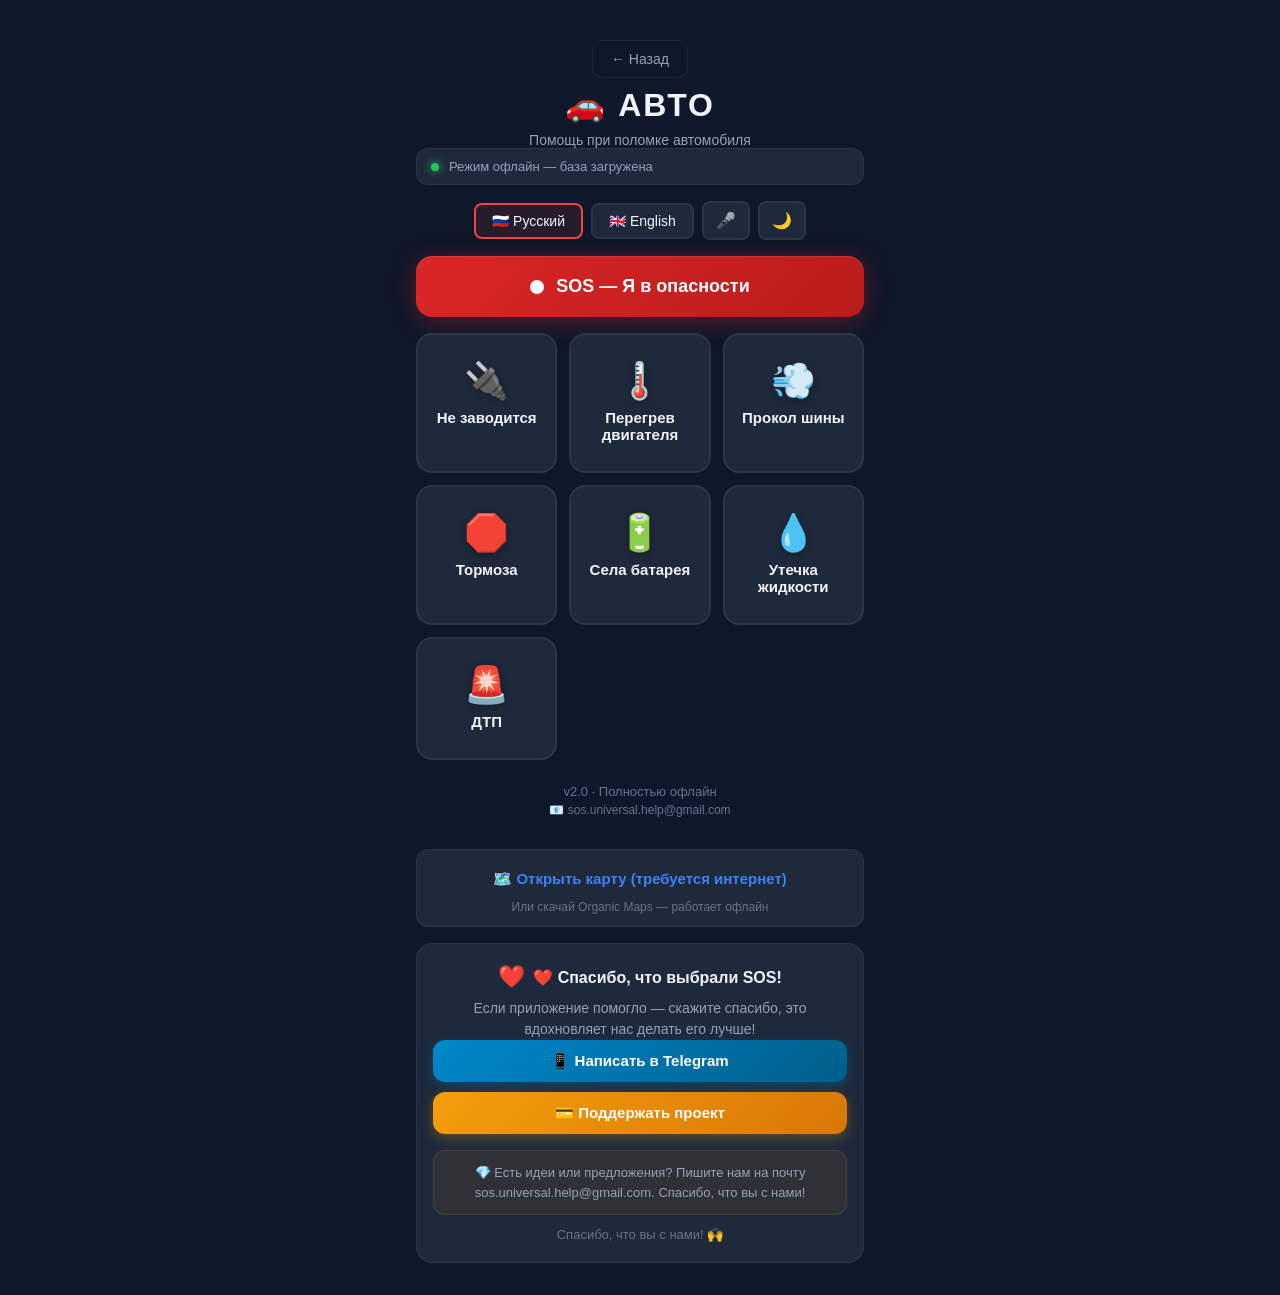
==== modules/auto/index.html @ ee04375d "fix: обновлены заголовки и подзаголовки модулей с уникальными data-i18n" ====
﻿<!DOCTYPE html>
<html lang="ru">
<head>
  <meta charset="UTF-8">
  <meta name="viewport" content="width=device-width, initial-scale=1.0, maximum-scale=1.0, user-scalable=no">
  <meta name="theme-color" content="#0f172a">
  <meta name="apple-mobile-web-app-capable" content="yes">
  <meta name="apple-mobile-web-app-status-bar-style" content="black-translucent">
  <title>SOS AUTO — Помощь при поломке автомобиля</title>
  
  <meta name="apple-mobile-web-app-title" content="SOS AUTO">
  
  <link rel="manifest" href="../../manifest.json">
  <link rel="apple-touch-icon" href="../../assets/icons/icon-192.png">
  <link rel="stylesheet" href="../../css/styles.css">
  <link rel="stylesheet" href="../../css/modules/auto.css">
</head>
<body data-module="auto">

  <div class="app">
    <!-- ЭКРАН 1: Главная (категории) -->
    <div class="screen active" id="screen-home">
      <!-- HEADER with back button -->
      <div class="header">
        <button class="back-btn home-back-btn" onclick="goBack()" data-i18n="back">← Назад</button>
        <h1 style="font-size:32px; letter-spacing:2px;">
          <span data-i18n="app_title_auto">🚗 AUTO</span>
        </h1>
        <p data-i18n="app_subtitle_auto">Помощь при поломке автомобиля</p>

      <div class="status-bar">
        <div class="dot"></div>
        <span data-i18n="status_online">Режим офлайн — база загружена</span>
      </div>

      <!-- Переключатель языка + тема + микрофон -->
      <div class="lang-switcher">
        <button class="lang-btn active" data-lang="ru" onclick="setLanguage('ru')">
          🇷🇺 Русский
        </button>
        <button class="lang-btn" data-lang="en" onclick="setLanguage('en')">
          🇬🇧 English
        </button>
        <button class="mic-btn" onclick="startVoiceInput()" title="Голосовой ввод">
          🎤
        </button>
        <button class="theme-btn" onclick="toggleTheme()" id="themeToggle">🌙</button>
      </div>

      <button class="sos-btn" onclick="showSOS()">
        <div class="pulse"></div>
        <span data-i18n="sos_button">SOS — Я в опасности</span>
      </button>

      <!-- Сетка 2×4 — 7 категорий проблем -->
      <div class="grid">
        <button class="cat-btn wont_start" onclick="startFlow('wont_start')">
          <span class="icon">🔌</span>
          <span class="label" data-i18n="cat_wont_start">Не заводится</span>
        </button>
        <button class="cat-btn overheating" onclick="startFlow('overheating')">
          <span class="icon">🌡️</span>
          <span class="label" data-i18n="cat_overheating">Перегрев</span>
        </button>
        <button class="cat-btn flat_tire" onclick="startFlow('flat_tire')">
          <span class="icon">💨</span>
          <span class="label" data-i18n="cat_flat_tire">Прокол шины</span>
        </button>
        <button class="cat-btn brakes" onclick="startFlow('brakes')">
          <span class="icon">🛑</span>
          <span class="label" data-i18n="cat_brakes">Проблемы с тормозами</span>
        </button>
        <button class="cat-btn battery" onclick="startFlow('battery')">
          <span class="icon">🔋</span>
          <span class="label" data-i18n="cat_battery">Села батарея</span>
        </button>
        <button class="cat-btn leak" onclick="startFlow('leak')">
          <span class="icon">💧</span>
          <span class="label" data-i18n="cat_leak">Утечка жидкости</span>
        </button>
        <button class="cat-btn dtp" onclick="startFlow('dtp')">
          <span class="icon">🚨</span>
          <span class="label" data-i18n="cat_dtp">ДТП / Авария</span>
        </button>
      </div>

      <!-- ФУТЕР -->
      <div class="footer">
        <span data-i18n="footer_text">v2.0 · Полностью офлайн</span>
        <span style="display:block; margin-top:4px; font-size:12px; color:var(--text3);">
          📧 <a href="mailto:sos.universal.help@gmail.com" style="color:var(--text3); text-decoration:none;" data-i18n="footer_email">sos.universal.help@gmail.com</a>
        </span>
      </div>

      <!-- Карта и поддержка -->
      <div class="map-link-block">
        <a href="https://www.openstreetmap.org/" target="_blank" class="map-link" data-i18n="map_link">
          🗺️ Открыть карту (требуется интернет)
        </a>
        <span class="map-hint" data-i18n="map_hint">Или скачай Organic Maps — работает офлайн</span>
      </div>

      <!-- БЛОК БЛАГОДАРНОСТИ -->
      <div class="support-block">
        <div class="support-header">
          <span class="support-heart">❤️</span>
          <span class="support-title" data-i18n="support_title">Спасибо, что выбрали SOS AUTO!</span>
        </div>
        <p class="support-desc" data-i18n="support_desc">
          Если приложение помогло — скажите спасибо, это вдохновляет нас делать его лучше!
        </p>
        <div class="support-buttons">
          <a href="https://t.me/sos_universal_bot" target="_blank" class="support-btn telegram" data-i18n="support_telegram">
            📱 Написать в Telegram
          </a>
          <a href="https://www.tinkoff.ru/rm/zima.token1/5z4YV31214" target="_blank" rel="noopener noreferrer" class="support-btn donate" data-i18n="support_donate">
            💳 Поддержать проект
          </a>
        </div>
        <div class="support-trust" data-i18n="support_trust">
          💎 Все средства идут на развитие проекта и помощь людям в экстренных ситуациях. Спасибо за доверие!
        </div>
        <div class="support-footer">
          <span data-i18n="support_footer">Спасибо, что вы с нами! 🙌</span>
        </div>
      </div>
    </div>

    <!-- ЭКРАН ВОПРОСОВ -->
    <div class="screen" id="screen-questions">
      <button class="back-btn" onclick="goHome()" data-i18n="back">← Назад</button>
      <div class="progress-bar">
        <div class="progress-fill" id="progress"></div>
      </div>
      <div id="question-container"></div>
      <button class="next-btn" id="next-btn" onclick="nextQuestion()" disabled data-i18n="next">Далее</button>
    </div>

    <!-- ЭКРАН РЕЗУЛЬТАТОВ -->
    <div class="screen" id="screen-results">
      <button class="back-btn" onclick="goHome()" data-i18n="back_home">← На главную</button>
      <div class="results-header">
        <div class="results-icon" id="result-icon">🚗</div>
        <h2 id="result-title">Результаты</h2>
        <p id="result-subtitle">Под вашу ситуацию</p>
      </div>
      <div id="results-container"></div>
      <button class="restart-btn" onclick="goHome()" data-i18n="restart">
        🔄 Новый запрос
      </button>
    </div>

    <!-- ЭКРАН SOS -->
    <div class="screen" id="screen-sos">
      <button class="back-btn" onclick="goHome()" data-i18n="back">← Назад</button>
      <div class="sos-card">
        <div class="sos-header">
          <div class="sos-icon">🚨</div>
          <h2 data-i18n="sos_title">Режим SOS</h2>
        </div>
        <p class="sos-desc" data-i18n="sos_desc">Ваши координаты сохранены. При появлении сигнала будет отправлено сообщение экстренным контактам.</p>
        <div class="gps-block">
          <div class="gps-label" data-i18n="sos_gps">📍 GPS-координаты (кэш)</div>
          <div class="gps-coords" id="gps-coords" data-i18n="sos_gps_detecting">Определение...</div>
          <div class="gps-time" id="gps-time">Обновлено: --:--</div>
        </div>
        <div class="contact-block">
          <div class="contact-title" data-i18n="sos_contact_title">📱 Экстренный контакт</div>
          <div class="contact-field">
            <label for="sos-phone" data-i18n="sos_phone_label">Телефон близкого человека *</label>
            <input type="tel" id="sos-phone" placeholder="+7 999 123 45 67" class="contact-input">
          </div>
          <div class="contact-field">
            <label for="sos-name" data-i18n="sos_name_label">Имя близкого человека (опционально)</label>
            <input type="text" id="sos-name" placeholder="Иван" class="contact-input">
          </div>
        </div>
        <button class="send-sos-btn" onclick="sendSOS()" data-i18n="sos_send_btn">
          🆘 ОТПРАВИТЬ SOS
        </button>
        <div class="signals-block">
          <div class="signals-title" data-i18n="sos_signals">📡 Сигналы для спасателей</div>
          <div class="signal-item" onclick="toggleSignal(this)">
            <div class="signal-check"></div>
            <span data-i18n="sos_signal_1">3 огня в треугольнике (международный сигнал бедствия)</span>
          </div>
          <div class="signal-item" onclick="toggleSignal(this)">
            <div class="signal-check"></div>
            <span data-i18n="sos_signal_2">Зеркало / блестящий предмет — отражать солнце</span>
          </div>
          <div class="signal-item" onclick="toggleSignal(this)">
            <div class="signal-check"></div>
            <span data-i18n="sos_signal_3">Громкие звуки — 3 удара, пауза, 3 удара</span>
          </div>
          <div class="signal-item" onclick="toggleSignal(this)">
            <div class="signal-check"></div>
            <span data-i18n="sos_signal_4">Буквы SOS на открытой местности (камни, ветки)</span>
          </div>
        </div>
        <button class="flashlight-btn" onclick="toggleFlashlight()" data-i18n="sos_flashlight">
          🔦 Фонарик (SOS-мигание)
        </button>
        <div class="psychology-block">
          <div class="psychology-title">🧠 Психология выживания</div>
          <div class="psychology-item">
            <span class="psychology-icon">🫁</span>
            <span data-i18n="psychology_breath">Дыши: 4 сек вдох, 4 пауза, 4 выдох</span>
          </div>
          <div class="psychology-item">
            <span class="psychology-icon">📝</span>
            <span data-i18n="psychology_plan">Планируй: разбей день на отрезки</span>
          </div>
          <div class="psychology-item">
            <span class="psychology-icon">🗣️</span>
            <span data-i18n="psychology_talk">Говори с собой вслух — это успокаивает</span>
          </div>
          <div class="psychology-item">
            <span class="psychology-icon">🎯</span>
            <span data-i18n="psychology_goals">Ставь маленькие цели: "собрать дрова на 2 часа"</span>
          </div>
        </div>
      </div>
    </div>

    <!-- ЭКРАН ДЕТАЛЕЙ -->
    <div class="screen" id="screen-detail">
      <button class="back-btn" onclick="showResultsBack()" data-i18n="back_results">← Назад к результатам</button>
      <div id="detail-container"></div>
    </div>
  </div>

  <div class="toast" id="toast"></div>

  <!-- ========================================== -->
  <!-- ПРАВИЛЬНЫЙ ПОРЯДОК ЗАГРУЗКИ СКРИПТОВ v4.0 -->
  <!-- ========================================== -->

  <!-- 1. ЛОКАЛИЗАЦИЯ (СНАЧАЛА!) -->
  <script src="../../core/locales.js"></script>

  <!-- 2. РЕЕСТР — ОБЯЗАТЕЛЬНО ПЕРЕД ДАННЫМИ! -->
  <script src="../../core/registry.js"></script>

  <!-- 3. ТЕМА И ГОЛОС -->
  <script src="../../core/theme.js"></script>
  <script src="../../core/voice.js"></script>

  <!-- 4. РУССКИЕ ДАННЫЕ (AUTO) -->
  <script src="data/wont_start.js"></script>
  <script src="data/overheating.js"></script>
  <script src="data/flat_tire.js"></script>
  <script src="data/brakes.js"></script>
  <script src="data/battery.js"></script>
  <script src="data/leak.js"></script>
  <script src="data/dtp.js"></script>

  <!-- 5. АНГЛИЙСКИЕ ДАННЫЕ (AUTO) -->
  <script src="data/en/wont_start-en.js"></script>
  <script src="data/en/overheating-en.js"></script>
  <script src="data/en/flat_tire-en.js"></script>
  <script src="data/en/brakes-en.js"></script>
  <script src="data/en/battery-en.js"></script>
  <script src="data/en/leak-en.js"></script>
  <script src="data/en/dtp-en.js"></script>

  <!-- 6. ИНИЦИАЛИЗАЦИЯ ЯЗЫКА (ПЕРЕД ДВИЖКОМ!) -->
  <script>
    window.currentLang = localStorage.getItem('language') || 'ru';
    console.log('🌍 Текущий язык инициализирован:', window.currentLang);
  </script>

  <!-- 7. ДВИЖОК (ПОСЛЕ ВСЕХ ДАННЫХ!) -->
  <script src="../../core/engine.js"></script>

  <!-- 8. ПРИЛОЖЕНИЕ (ПОСЛЕДНИМ!) -->
  <script src="../../core/app.js"></script>

  <script>
    // ==========================================
    // ГЛОБАЛЬНЫЕ ФУНКЦИИ ДЛЯ SOS UNIVERSAL
    // ==========================================

    // Функция возврата на главный экран
    function goBack() {
      window.location.href = '../../index.html';
    }

    // Функция переключения языка
    function setLanguage(lang) {
      const savedLang = localStorage.getItem('language') || 'ru';
      
      // Если язык изменился - перезагружаем страницу для корректной загрузки данных
      if (savedLang !== lang) {
        localStorage.setItem('language', lang);
        location.reload();
        return;
      }
      
      document.querySelectorAll('.lang-btn').forEach(btn => {
        btn.classList.toggle('active', btn.dataset.lang === lang);
      });
      
      // Обновляем текущий язык в движке
      if (typeof window.currentLang !== 'undefined') {
        window.currentLang = lang;
      }
      
      // Обновляем переводы
      updateTranslations(lang);
      
      // Перезагружаем данные
      if (typeof refreshDataRegistry === 'function') {
        refreshDataRegistry();
      }
    }

    // Функция обновления переводов
    function updateTranslations(lang) {
      const texts = typeof LOCALES !== 'undefined' ? (LOCALES[lang] || LOCALES.ru) : {};
      document.querySelectorAll('[data-i18n]').forEach(el => {
        const key = el.dataset.i18n;
        if (texts[key]) {
          el.textContent = texts[key];
        }
      });
    }

    // Функция голосового ввода (заглушка)
    function startVoiceInput() {
      alert('Голосовой ввод будет добавлен позже');
    }

    // Загрузка сохранённого языка и темы
    document.addEventListener('DOMContentLoaded', function() {
      const savedLang = localStorage.getItem('language') || 'ru';
      setLanguage(savedLang);
      
      // Загрузка темы
      if (typeof loadTheme === 'function') {
        loadTheme();
      }
    });
  </script>
</body>
</html>
---- css/styles.css ----
﻿/* ============================================
   SOS UNIVERSAL — Основные стили v4.1
   ============================================ */

:root {
  --bg: #0f172a;
  --card: #1e293b;
  --card-hover: #243447;
  --accent: #ef4444;
  --accent2: #f59e0b;
  --accent3: #22c55e;
  --water: #3b82f6;
  --fire: #f97316;
  --shelter: #10b981;
  --food: #84cc16;
  --med: #ec4899;
  --nav: #a855f7;
  --energy: #fbbf24;
  --text: #f1f5f9;
  --text2: #94a3b8;
  --text3: #64748b;
  --border: rgba(255, 255, 255, 0.06);
  --border-hover: rgba(255, 255, 255, 0.12);
  --shadow: 0 4px 20px rgba(0, 0, 0, 0.3);
  --radius: 16px;
}

[data-theme="light"] {
  --bg: #f1f5f9;
  --card: #ffffff;
  --card-hover: #f8fafc;
  --text: #0f172a;
  --text2: #475569;
  --text3: #64748b;
  --border: rgba(0, 0, 0, 0.08);
  --border-hover: rgba(0, 0, 0, 0.12);
  --shadow: 0 4px 20px rgba(0, 0, 0, 0.1);
}

/* ===== БАЗОВЫЕ СТИЛИ ===== */
* {
  box-sizing: border-box;
  -webkit-tap-highlight-color: transparent;
}

html, body {
  margin: 0;
  padding: 0;
  min-height: 100vh;
  background: var(--bg);
  color: var(--text);
  font-family: -apple-system, BlinkMacSystemFont, 'Segoe UI', Roboto, 'Helvetica Neue', Arial, sans-serif;
  overflow-x: hidden;
  -webkit-font-smoothing: antialiased;
  font-size: 16px;
  transition: background-color 0.3s ease, color 0.3s ease;
}

.app {
  max-width: 480px;
  margin: 0 auto;
  padding: 16px;
  min-height: 100vh;
  position: relative;
}

/* ===== APP LOGO ===== */
.app-logo {
  width: 64px;
  height: 64px;
  border-radius: 16px;
  margin-bottom: 8px;
  box-shadow: 0 4px 16px rgba(0, 0, 0, 0.2);
}

/* ===== SCROLLBAR ===== */
::-webkit-scrollbar { width: 6px; }
::-webkit-scrollbar-track { background: var(--bg); }
::-webkit-scrollbar-thumb { background: var(--text3); border-radius: 3px; }

/* ===== HEADER ===== */
.header {
  text-align: center;
  padding: 24px 0 16px;
}

.header h1 {
  font-size: 26px;
  margin: 0;
  font-weight: 800;
  letter-spacing: -0.5px;
  display: flex;
  align-items: center;
  justify-content: center;
  gap: 10px;
}

.sos-badge {
  background: var(--accent);
  color: white;
  padding: 4px 10px;
  border-radius: 6px;
  font-size: 13px;
  font-weight: 900;
  letter-spacing: 1px;
}

.header p {
  color: var(--text2);
  font-size: 14px;
  margin: 8px 0 0;
  font-weight: 400;
}

/* ===== STATUS BAR ===== */
.status-bar {
  display: flex;
  align-items: center;
  gap: 10px;
  font-size: 13px;
  color: var(--text2);
  margin-bottom: 16px;
  padding: 10px 14px;
  background: var(--card);
  border-radius: 12px;
  border: 1px solid var(--border);
}

.status-bar .dot {
  width: 8px;
  height: 8px;
  background: var(--accent3);
  border-radius: 50%;
  box-shadow: 0 0 8px var(--accent3);
  animation: dotPulse 2s infinite;
}

@keyframes dotPulse {
  0%, 100% { opacity: 1; }
  50% { opacity: 0.4; }
}

/* ===== SOS BUTTON ===== */
.sos-btn {
  background: linear-gradient(135deg, #dc2626, #b91c1c);
  border: none;
  border-radius: var(--radius);
  color: white;
  width: 100%;
  padding: 20px;
  font-size: 18px;
  font-weight: 700;
  cursor: pointer;
  margin: 0 0 16px;
  box-shadow: 0 4px 24px rgba(220, 38, 38, 0.35), inset 0 1px 0 rgba(255, 255, 255, 0.1);
  transition: all 0.2s ease;
  display: flex;
  align-items: center;
  justify-content: center;
  gap: 12px;
  position: relative;
  overflow: hidden;
}

.sos-btn::before {
  content: '';
  position: absolute;
  top: 0;
  left: -100%;
  width: 100%;
  height: 100%;
  background: linear-gradient(90deg, transparent, rgba(255, 255, 255, 0.1), transparent);
  transition: left 0.5s;
}

.sos-btn:hover::before { left: 100%; }
.sos-btn:active { transform: scale(0.97); }

.sos-btn .pulse {
  width: 14px;
  height: 14px;
  background: white;
  border-radius: 50%;
  animation: pulse 1.5s infinite ease-in-out;
}

@keyframes pulse {
  0%, 100% { opacity: 1; transform: scale(1); }
  50% { opacity: 0.5; transform: scale(1.4); }
}

/* ===== GRID (ГЛАВНАЯ) ===== */
.grid {
  display: grid;
  grid-template-columns: repeat(3, 1fr);
  gap: 12px;
}

@media (max-width: 480px) {
  .grid { grid-template-columns: repeat(3, 1fr); gap: 8px; }
}
@media (max-width: 360px) {
  .grid { grid-template-columns: repeat(2, 1fr); gap: 6px; }
}

.mod-btn {
  background: var(--card);
  border: 2px solid var(--border);
  border-radius: var(--radius);
  padding: 28px 12px;
  text-align: center;
  cursor: pointer;
  transition: all 0.25s ease;
  color: var(--text);
  display: flex;
  flex-direction: column;
  align-items: center;
  gap: 10px;
  position: relative;
  overflow: hidden;
}

.mod-btn::after {
  content: '';
  position: absolute;
  bottom: 0;
  left: 0;
  width: 100%;
  height: 3px;
  opacity: 0;
  transition: opacity 0.3s;
}

.mod-btn:hover {
  transform: translateY(-3px);
  border-color: var(--border-hover);
  box-shadow: var(--shadow);
}
.mod-btn:active { transform: translateY(-1px) scale(0.98); }

.mod-btn .icon { font-size: 36px; line-height: 1; filter: drop-shadow(0 2px 4px rgba(0,0,0,0.3)); }
.mod-btn .label { font-size: 15px; font-weight: 600; }

/* Цвета категорий модулей на главной */
.mod-btn.survival::after { background: var(--water); }
.mod-btn.auto::after { background: var(--fire); }
.mod-btn.lawyer::after { background: var(--shelter); }
.mod-btn.home::after { background: var(--food); }
.mod-btn.kids::after { background: var(--med); }
.mod-btn.animals::after { background: var(--nav); }
.mod-btn.travel::after { background: var(--accent2); }
.mod-btn.drone::after { background: #ea580c; }
.mod-btn.energy::after { background: var(--energy); }
.mod-btn.soon::after { background: var(--text3); }
.mod-btn:hover::after { opacity: 1; }

.mod-btn.survival:hover { border-color: rgba(59,130,246,0.4); background: rgba(59,130,246,0.06); }
.mod-btn.auto:hover { border-color: rgba(249,115,22,0.4); background: rgba(249,115,22,0.06); }
.mod-btn.lawyer:hover { border-color: rgba(16,185,129,0.4); background: rgba(16,185,129,0.06); }
.mod-btn.home:hover { border-color: rgba(132,204,22,0.4); background: rgba(132,204,22,0.06); }
.mod-btn.kids:hover { border-color: rgba(236,72,153,0.4); background: rgba(236,72,153,0.06); }
.mod-btn.animals:hover { border-color: rgba(168,85,247,0.4); background: rgba(168,85,247,0.06); }
.mod-btn.travel:hover { border-color: rgba(245,158,11,0.4); background: rgba(245,158,11,0.06); }
.mod-btn.drone:hover { border-color: rgba(234,88,12,0.4); background: rgba(234,88,12,0.06); }
.mod-btn.energy:hover { border-color: rgba(251,191,36,0.4); background: rgba(251,191,36,0.06); }
.mod-btn.soon:hover { border-color: rgba(100,116,139,0.4); background: rgba(100,116,139,0.06); }

/* ===== КНОПКИ КАТЕГОРИЙ В МОДУЛЯХ ===== */
.cat-btn {
  background: var(--card);
  border: 2px solid var(--border);
  border-radius: var(--radius);
  padding: 20px 12px;
  text-align: center;
  cursor: pointer;
  transition: all 0.25s ease;
  color: var(--text);
  display: flex;
  flex-direction: column;
  align-items: center;
  gap: 8px;
  width: 100%;
}

.cat-btn:hover {
  transform: translateY(-2px);
  border-color: var(--border-hover);
  box-shadow: var(--shadow);
}

.cat-btn .icon { font-size: 28px; }
.cat-btn .label { font-size: 13px; font-weight: 600; }

/* ===== LANGUAGE SWITCHER ===== */
.lang-switcher {
  display: flex;
  align-items: center;
  gap: 8px;
  margin-bottom: 16px;
  justify-content: center;
}

.lang-btn {
  background: var(--card);
  border: 2px solid var(--border);
  border-radius: 8px;
  padding: 8px 16px;
  font-size: 14px;
  cursor: pointer;
  transition: all 0.2s ease;
  color: var(--text);
}

.lang-btn.active {
  border-color: var(--accent);
  background: rgba(239, 68, 68, 0.1);
}
.lang-btn:hover { border-color: var(--border-hover); }

.theme-btn {
  background: var(--card);
  border: 2px solid var(--border);
  border-radius: 8px;
  padding: 8px 12px;
  font-size: 16px;
  cursor: pointer;
  transition: all 0.2s ease;
  color: var(--text);
}
.theme-btn:hover { border-color: var(--border-hover); }

/* ===== FOOTER ===== */
.footer {
  text-align: center;
  padding: 24px 0 16px;
  color: var(--text3);
  font-size: 13px;
}

/* ===== SCREENS ===== */
.screen {
  display: none;
  animation: fadeIn 0.35s cubic-bezier(0.4, 0, 0.2, 1);
}
.screen.active { display: block; }

@keyframes fadeIn {
  from { opacity: 0; transform: translateY(12px); }
  to { opacity: 1; transform: translateY(0); }
}

/* ===== BACK BUTTON ===== */
.back-btn {
  background: transparent;
  border: 1px solid var(--border);
  color: var(--text2);
  border-radius: 10px;
  padding: 10px 18px;
  cursor: pointer;
  font-size: 14px;
  margin-bottom: 16px;
  transition: all 0.2s;
  font-weight: 500;
  position: relative;
  z-index: 100;
  display: inline-block;
}

.back-btn:hover {
  border-color: var(--border-hover);
  color: var(--text);
  background: rgba(255, 255, 255, 0.03);
}
.back-btn:active { transform: scale(0.97); }

/* ===== PROGRESS BAR ===== */
.progress-bar {
  height: 4px;
  background: var(--border);
  border-radius: 2px;
  margin-bottom: 20px;
  overflow: hidden;
}

.progress-fill {
  height: 100%;
  background: linear-gradient(90deg, var(--water), #60a5fa);
  border-radius: 2px;
  transition: width 0.5s cubic-bezier(0.4, 0, 0.2, 1);
  box-shadow: 0 0 8px rgba(59, 130, 246, 0.3);
}

/* ===== QUESTION CARD ===== */
.question-card {
  background: var(--card);
  border-radius: var(--radius);
  padding: 24px 20px;
  border: 1px solid var(--border);
  margin-bottom: 16px;
}

.question-card h3 {
  margin: 0 0 20px;
  font-size: 20px;
  color: var(--text);
  font-weight: 700;
  line-height: 1.4;
}

.question-num {
  display: inline-block;
  background: var(--water);
  color: white;
  padding: 4px 10px;
  border-radius: 20px;
  font-size: 12px;
  font-weight: 700;
  margin-bottom: 12px;
}

/* ===== ПОДСКАЗКА ДЛЯ MULTI ===== */
.question-hint {
  margin: 0 0 14px 0;
  padding: 10px 14px;
  background: rgba(59, 130, 246, 0.12);
  border-left: 3px solid #3b82f6;
  border-radius: 0 8px 8px 0;
  color: #60a5fa;
  font-size: 14px;
  font-weight: 500;
  line-height: 1.4;
  display: flex;
  align-items: center;
  gap: 8px;
}

[data-theme="light"] .question-hint {
  background: rgba(59, 130, 246, 0.08);
  color: #2563eb;
}

/* ===== OPTIONS ===== */
.option {
  background: rgba(255, 255, 255, 0.02);
  border: 1.5px solid var(--border);
  border-radius: 12px;
  padding: 16px;
  margin-bottom: 10px;
  cursor: pointer;
  display: flex;
  align-items: center;
  gap: 14px;
  transition: all 0.2s ease;
  font-size: 16px;
  font-weight: 500;
  color: var(--text);
}

.option:hover {
  background: rgba(255, 255, 255, 0.04);
  border-color: var(--border-hover);
}

.option .check {
  width: 24px;
  height: 24px;
  border: 2px solid var(--text3);
  border-radius: 8px;
  flex-shrink: 0;
  display: flex;
  align-items: center;
  justify-content: center;
  font-size: 14px;
  transition: all 0.2s cubic-bezier(0.34, 1.56, 0.64, 1);
  color: transparent;
}

.option.multi .check { border-radius: 4px !important; }

.option.selected {
  background: rgba(59, 130, 246, 0.08);
  border-color: var(--water);
  color: var(--text);
}

.option.selected .check {
  background: var(--water);
  border-color: var(--water);
  color: white;
  box-shadow: 0 0 8px rgba(59, 130, 246, 0.4);
  transform: scale(1.1);
}

/* ===== NEXT BUTTON ===== */
.next-btn, .restart-btn {
  background: var(--water);
  border: none;
  border-radius: 14px;
  color: white;
  width: 100%;
  padding: 18px;
  font-size: 16px;
  font-weight: 700;
  cursor: pointer;
  margin-top: 8px;
  transition: all 0.2s ease;
  box-shadow: 0 4px 16px rgba(59, 130, 246, 0.3);
}

.next-btn:disabled {
  opacity: 0.35;
  cursor: not-allowed;
  box-shadow: none;
}

.next-btn:hover:not(:disabled) {
  transform: translateY(-1px);
  box-shadow: 0 6px 20px rgba(59, 130, 246, 0.4);
}
.next-btn:active:not(:disabled) { transform: scale(0.98); }

.restart-btn {
  background: var(--card);
  color: var(--text);
  border: 1px solid var(--border);
  box-shadow: none;
  margin-top: 16px;
}
.restart-btn:hover {
  border-color: var(--border-hover);
  background: var(--card-hover);
}

/* ===== RESULTS ===== */
.results-header {
  text-align: center;
  padding: 8px 0 20px;
}

.result-icon, #result-icon {
  font-size: 40px;
  margin-bottom: 8px;
}

.results-header h2 {
  margin: 0;
  font-size: 22px;
  font-weight: 700;
}
.results-header p {
  margin: 6px 0 0;
  color: var(--text2);
  font-size: 14px;
}

.result-card {
  background: var(--card);
  border-radius: var(--radius);
  padding: 20px;
  margin-bottom: 14px;
  border: 1px solid var(--border);
  border-left: 4px solid var(--water);
  cursor: pointer;
  transition: all 0.2s ease;
}

.result-card:hover {
  transform: translateX(4px);
  border-color: var(--border-hover);
}
.result-card:active { transform: translateX(2px) scale(0.99); }
.result-card.selected {
  border-left-color: var(--accent2);
  background: rgba(245, 158, 11, 0.05);
}

.result-card h4 {
  margin: 0 0 10px;
  font-size: 17px;
  font-weight: 700;
}
.result-card h3 {
  margin: 0 0 10px;
  font-size: 18px;
  font-weight: 700;
}
.result-card p {
  margin: 0;
  color: var(--text2);
  font-size: 15px;
  line-height: 1.6;
}
.result-card .meta {
  display: flex;
  gap: 10px;
  margin-top: 14px;
  font-size: 12px;
  color: var(--text3);
  flex-wrap: wrap;
}
.result-card .meta span {
  background: rgba(255, 255, 255, 0.04);
  padding: 5px 12px;
  border-radius: 20px;
  border: 1px solid var(--border);
}

/* ===== RESULT PREVIEW (for app.js) ===== */
.result-preview {
  display: flex;
  justify-content: space-between;
  align-items: center;
  margin-top: 12px;
  padding-top: 12px;
  border-top: 1px solid var(--border);
  color: var(--text3);
  font-size: 13px;
}
.result-preview .preview-label {
  display: flex;
  align-items: center;
  gap: 6px;
}
.result-preview .preview-arrow {
  font-size: 18px;
  color: var(--text2);
}

/* ===== NO RESULTS ===== */
.no-results {
  text-align: center;
  padding: 40px 20px;
  color: var(--text2);
}
.no-results p {
  font-size: 16px;
  margin-bottom: 8px;
}
.no-results .hint {
  font-size: 14px;
  color: var(--text3);
}

/* ===== BADGES — NAMESPACE ===== */
.badge.prio-fast { background: rgba(239, 68, 68, 0.12); color: #ef4444; }
.badge.prio-medium { background: rgba(245, 158, 11, 0.12); color: #f59e0b; }
.badge.prio-slow { background: rgba(16, 185, 129, 0.12); color: #10b981; }

.badge.rel-high { background: rgba(16, 185, 129, 0.12); color: #10b981; }
.badge.rel-medium { background: rgba(245, 158, 11, 0.12); color: #f59e0b; }
.badge.rel-low { background: rgba(239, 68, 68, 0.12); color: #ef4444; }

.badge.time { background: rgba(59, 130, 246, 0.12); color: #3b82f6; }
.badge.yield { background: rgba(16, 185, 129, 0.12); color: #10b981; }

/* ===== DETAIL VIEW ===== */
.detail-card {
  background: var(--card);
  border-radius: var(--radius);
  padding: 24px 20px;
  border: 1px solid var(--border);
  margin-bottom: 16px;
}

.detail-card h2 {
  margin: 0 0 16px;
  font-size: 22px;
  font-weight: 700;
}
.detail-card .detail-desc {
  color: var(--text2);
  font-size: 16px;
  line-height: 1.7;
  margin-bottom: 20px;
}

.detail-meta {
  display: flex;
  flex-wrap: wrap;
  gap: 8px;
  margin: 8px 0 16px;
}

/* ===== DETAIL TAGS ===== */
.detail-tags {
  display: flex;
  flex-wrap: wrap;
  gap: 6px;
  margin-top: 16px;
}
.detail-tags .tag {
  background: var(--border);
  color: var(--text2);
  padding: 4px 10px;
  border-radius: 20px;
  font-size: 11px;
  font-weight: 500;
}

/* ===== STEPS & WARNINGS ===== */
.steps-block, .warnings-block { margin-bottom: 20px; }
.steps-block h4, .warnings-block h4 {
  margin: 0 0 12px;
  font-size: 17px;
  font-weight: 700;
  text-transform: uppercase;
  letter-spacing: 0.5px;
  display: flex;
  align-items: center;
}
.steps-block h4 { color: #10b981 !important; }
.warnings-block h4 { color: #f59e0b !important; }

.step-item, .warning-item {
  display: flex;
  gap: 12px;
  margin-bottom: 12px;
  font-size: 15px;
  line-height: 1.6;
  color: var(--text);
}

.step-num {
  width: 28px;
  height: 28px;
  background: var(--water);
  color: white;
  border-radius: 50%;
  display: flex;
  align-items: center;
  justify-content: center;
  font-size: 12px;
  font-weight: 700;
  flex-shrink: 0;
}

.warning-item .warn-icon {
  width: 28px;
  height: 28px;
  background: rgba(239, 68, 68, 0.15);
  color: var(--accent);
  border-radius: 50%;
  display: flex;
  align-items: center;
  justify-content: center;
  font-size: 14px;
  flex-shrink: 0;
}

/* ===== SOS SCREEN ===== */
.sos-card {
  background: var(--card);
  border-radius: var(--radius);
  padding: 24px 20px;
  border: 1px solid var(--border);
}

.sos-header {
  text-align: center;
  margin-bottom: 20px;
}
.sos-icon { font-size: 48px; margin-bottom: 12px; }
.sos-header h2 { margin: 0; font-size: 22px; font-weight: 700; }
.sos-desc {
  color: var(--text2);
  font-size: 15px;
  line-height: 1.6;
  margin-bottom: 20px;
}

.gps-block, .contact-block, .signals-block {
  margin-bottom: 20px;
  padding: 16px;
  background: rgba(255, 255, 255, 0.02);
  border-radius: 12px;
  border: 1px solid var(--border);
}

.gps-label, .contact-title, .signals-title {
  font-weight: 600;
  font-size: 15px;
  margin-bottom: 8px;
  color: var(--text);
}

.gps-coords {
  font-size: 18px;
  font-weight: 700;
  color: var(--accent3);
  font-family: 'Courier New', monospace;
}
.gps-time {
  font-size: 13px;
  color: var(--text3);
  margin-top: 4px;
}

.signal-item {
  display: flex;
  align-items: center;
  gap: 12px;
  padding: 12px;
  margin-bottom: 8px;
  background: var(--card);
  border-radius: 10px;
  cursor: pointer;
  transition: all 0.2s;
  border: 1px solid transparent;
}

.signal-item:hover {
  background: var(--card-hover);
  border-color: var(--border);
}

.signal-check {
  width: 22px;
  height: 22px;
  border: 2px solid var(--text3);
  border-radius: 6px;
  display: flex;
  align-items: center;
  justify-content: center;
  font-size: 12px;
  transition: all 0.2s;
  flex-shrink: 0;
  color: transparent;
}

.signal-item.active .signal-check {
  background: var(--accent3);
  border-color: var(--accent3);
  color: white;
}

.signal-item.active {
  border-color: rgba(34, 197, 94, 0.2);
  background: rgba(34, 197, 94, 0.05);
}

.flashlight-btn {
  width: 100%;
  padding: 16px;
  background: var(--card);
  border: 2px solid var(--border);
  border-radius: 12px;
  color: var(--text);
  font-size: 16px;
  font-weight: 600;
  cursor: pointer;
  margin: 16px 0;
  transition: all 0.3s;
}

.flashlight-btn.on {
  background: var(--accent2);
  border-color: var(--accent2);
  color: #000;
  box-shadow: 0 0 20px rgba(245, 158, 11, 0.3);
}

.psychology-block {
  margin-top: 20px;
  padding: 16px;
  background: rgba(139, 92, 246, 0.06);
  border-radius: 12px;
  border: 1px solid rgba(139, 92, 246, 0.15);
}

.psychology-title {
  font-weight: 700;
  font-size: 16px;
  margin-bottom: 12px;
  color: var(--text);
}

.psychology-item {
  display: flex;
  align-items: center;
  gap: 10px;
  padding: 8px 0;
  font-size: 14px;
  color: var(--text2);
}
.psychology-icon { font-size: 18px; }

.contact-field { margin-bottom: 16px; }
.contact-field label {
  font-size: 14px;
  color: var(--text2);
  font-weight: 500;
  display: block;
  margin-bottom: 4px;
}

.contact-input {
  width: 100%;
  padding: 14px 16px;
  background: var(--bg);
  border: 1px solid var(--border);
  border-radius: 10px;
  color: var(--text);
  font-size: 16px;
  transition: all 0.2s;
}

.contact-input:focus {
  outline: none;
  border-color: var(--water);
  box-shadow: 0 0 0 3px rgba(59, 130, 246, 0.1);
}

.send-sos-btn {
  width: 100%;
  padding: 18px;
  background: linear-gradient(135deg, #dc2626, #b91c1c);
  border: none;
  border-radius: 14px;
  color: white;
  font-size: 17px;
  font-weight: 700;
  cursor: pointer;
  margin: 8px 0 20px;
  transition: all 0.2s;
  box-shadow: 0 4px 16px rgba(220, 38, 38, 0.3);
}

.send-sos-btn:hover {
  transform: translateY(-1px);
  box-shadow: 0 6px 20px rgba(220, 38, 38, 0.4);
}
.send-sos-btn:active { transform: scale(0.97); }

/* ===== MAP LINK ===== */
.map-link-block {
  text-align: center;
  margin-top: 16px;
  padding: 12px;
  background: var(--card);
  border-radius: 12px;
  border: 1px solid var(--border);
}

.map-link {
  display: inline-block;
  color: var(--water);
  text-decoration: none;
  font-weight: 600;
  font-size: 15px;
  padding: 8px 16px;
  border-radius: 8px;
  transition: all 0.2s;
}
.map-link:hover {
  background: rgba(59, 130, 246, 0.08);
  transform: translateY(-1px);
}
.map-hint {
  display: block;
  font-size: 12px;
  color: var(--text3);
  margin-top: 4px;
}

/* ===== SUPPORT BLOCK ===== */
.support-block {
  margin-top: 16px;
  padding: 20px 16px;
  background: var(--card);
  border-radius: var(--radius);
  border: 1px solid var(--border);
  text-align: center;
}

.support-header {
  display: flex;
  align-items: center;
  justify-content: center;
  gap: 8px;
  margin-bottom: 8px;
}
.support-heart {
  font-size: 22px;
  animation: heartBeat 2s infinite ease-in-out;
}

@keyframes heartBeat {
  0%, 100% { transform: scale(1); }
  15% { transform: scale(1.2); }
  30% { transform: scale(1); }
  45% { transform: scale(1.15); }
  60% { transform: scale(1); }
}

.support-title { font-size: 16px; font-weight: 700; color: var(--text); }
.support-desc {
  font-size: 14px;
  color: var(--text2);
  margin: 8px 0 16px;
  line-height: 1.5;
}

.support-buttons {
  display: flex;
  flex-direction: column;
  gap: 10px;
  margin-bottom: 16px;
}

.support-btn {
  display: flex;
  align-items: center;
  justify-content: center;
  gap: 8px;
  padding: 12px 20px;
  border-radius: 12px;
  font-size: 15px;
  font-weight: 600;
  text-decoration: none;
  transition: all 0.3s ease;
  border: none;
  cursor: pointer;
}

.support-btn.telegram {
  background: linear-gradient(135deg, #0088cc, #005f8a);
  color: white;
  box-shadow: 0 4px 12px rgba(0, 136, 204, 0.3);
}
.support-btn.telegram:hover {
  transform: translateY(-2px);
  box-shadow: 0 6px 20px rgba(0, 136, 204, 0.4);
}

.support-btn.donate {
  background: linear-gradient(135deg, #f59e0b, #d97706);
  color: white;
  box-shadow: 0 4px 12px rgba(245, 158, 11, 0.3);
}
.support-btn.donate:hover {
  transform: translateY(-2px);
  box-shadow: 0 6px 20px rgba(245, 158, 11, 0.4);
}

.support-trust {
  margin-top: 16px;
  padding: 12px 16px;
  background: rgba(245, 158, 11, 0.08);
  border: 1px solid rgba(245, 158, 11, 0.15);
  border-radius: 12px;
  font-size: 13px;
  color: var(--text2);
  line-height: 1.5;
}
.support-footer {
  margin-top: 12px;
  font-size: 13px;
  color: var(--text3);
}

/* ===== TOAST ===== */
.toast {
  position: fixed;
  bottom: 24px;
  left: 50%;
  transform: translateX(-50%);
  background: var(--card);
  border: 1px solid var(--border);
  color: var(--text);
  padding: 14px 28px;
  border-radius: 12px;
  font-size: 14px;
  display: none;
  z-index: 100;
  box-shadow: var(--shadow);
  font-weight: 500;
  max-width: 90%;
  text-align: center;
}

/* ===== RESPONSIVE ===== */
@media (max-width: 480px) {
  .app { padding: 12px; }
  .header h1 { font-size: 22px; }
  .mod-btn { padding: 22px 8px; }
  .mod-btn .icon { font-size: 30px; }
  .mod-btn .label { font-size: 13px; }
  .sos-btn { font-size: 16px; padding: 16px; }
  .question-card h3 { font-size: 18px; }
  .option { font-size: 15px; padding: 14px; }
  .result-card h4 { font-size: 16px; }
  .result-card p { font-size: 14px; }
  .step-item, .warning-item { font-size: 14px; }
  .detail-card .detail-desc { font-size: 15px; }
  .detail-card h2 { font-size: 19px; }
  .support-title { font-size: 14px; }
  .support-desc { font-size: 13px; }
  .support-btn { font-size: 14px; padding: 10px 16px; }
  .question-hint { font-size: 13px; padding: 8px 12px; }
}

@media (max-width: 360px) {
  .app { padding: 8px; }
  .header h1 { font-size: 18px; }
  .mod-btn { padding: 16px 6px; }
  .mod-btn .icon { font-size: 24px; }
  .mod-btn .label { font-size: 11px; }
  .sos-btn { font-size: 14px; padding: 12px; }
  .grid { gap: 8px; }
  .question-card h3 { font-size: 16px; }
  .option { font-size: 14px; padding: 12px; }
  .result-card h4 { font-size: 14px; }
  .result-card p { font-size: 13px; }
  .step-item, .warning-item { font-size: 13px; }
  .detail-card .detail-desc { font-size: 14px; }
  .detail-card h2 { font-size: 17px; }
  .support-title { font-size: 13px; }
  .support-btn { font-size: 13px; padding: 8px 12px; }
}
---- css/modules/auto.css ----
﻿/* ===== MODULE: AUTO ===== */
:root {
  --auto-primary: #ef4444;
  --auto-secondary: #f87171;
  --auto-accent: #f97316;
  --auto-bg: rgba(239, 68, 68, 0.08);
}

[data-theme="dark"] {
  --auto-primary: #ef4444;
  --auto-secondary: #f87171;
  --auto-bg: rgba(239, 68, 68, 0.15);
}

/* ===== BACK BUTTON ===== */
.back-btn {
  background: transparent; 
  border: 1px solid var(--border); 
  color: var(--text2);
  border-radius: 10px; 
  padding: 10px 18px; 
  cursor: pointer; 
  font-size: 14px;
  margin-bottom: 16px;
  transition: all 0.2s;
  font-weight: 500;
  position: relative;
  z-index: 100;
  display: inline-block;
}

/* Home screen back button - less margin */
#screen-home .back-btn {
  margin-bottom: 8px;
}

.header {
  position: relative;
}

.back-btn:hover { 
  border-color: var(--border-hover); 
  color: var(--text);
  background: rgba(255,255,255,0.03);
}

.back-btn:active { transform: scale(0.97); }

/* ===== PROGRESS BAR ===== */
.progress-bar { 
  height: 4px; 
  background: var(--border); 
  border-radius: 2px; 
  margin-bottom: 20px; 
  overflow: hidden; 
}

.progress, .progress-fill { 
  height: 100%; 
  background: linear-gradient(90deg, var(--auto-primary), var(--auto-secondary)); 
  border-radius: 2px; 
  transition: width 0.5s cubic-bezier(0.4, 0, 0.2, 1);
  box-shadow: 0 0 8px rgba(239,68,68,0.3);
  width: 0%;
}

/* ===== QUESTION CARD ===== */
.question-card {
  background: var(--card); 
  border-radius: 16px; 
  padding: 24px 20px;
  border: 1px solid var(--border);
  margin-bottom: 16px;
}

.question-card h3 { 
  margin: 0 0 20px; 
  font-size: 20px;
  color: var(--text);
  font-weight: 700;
  line-height: 1.4;
}

.question-num {
  display: inline-block;
  background: var(--auto-primary);
  color: white;
  padding: 4px 10px;
  border-radius: 20px;
  font-size: 12px;
  font-weight: 700;
  margin-bottom: 12px;
}

.option {
  background: rgba(255,255,255,0.02); 
  border: 1.5px solid var(--border);
  border-radius: 12px; 
  padding: 16px; 
  margin-bottom: 10px; 
  cursor: pointer;
  display: flex; 
  align-items: center; 
  gap: 14px; 
  transition: all 0.2s ease; 
  font-size: 16px;
  font-weight: 500;
  color: var(--text);
}

.option:hover { 
  background: rgba(255,255,255,0.04); 
  border-color: var(--border-hover);
}

.option .check { 
  width: 24px; 
  height: 24px; 
  border: 2px solid var(--text3); 
  border-radius: 8px; 
  flex-shrink: 0; 
  display: flex; 
  align-items: center; 
  justify-content: center; 
  font-size: 14px;
  transition: all 0.2s;
  color: transparent;
}

.option.multi .check { 
  border-radius: 50%; 
}

.option.selected { 
  background: var(--auto-bg); 
  border-color: var(--auto-primary);
  color: var(--auto-primary);
}

.option.selected .check { 
  background: var(--auto-primary); 
  border-color: var(--auto-primary); 
  color: white;
  box-shadow: 0 0 8px rgba(239,68,68,0.4);
}

/* ===== NEXT BUTTON ===== */
.next-btn, .restart-btn {
  background: var(--auto-primary); 
  border: none; 
  border-radius: 14px; 
  color: white;
  width: 100%; 
  padding: 18px; 
  font-size: 16px;
  font-weight: 700;
  cursor: pointer;
  margin-top: 8px; 
  transition: all 0.2s ease;
  box-shadow: 0 4px 16px rgba(239,68,68,0.3);
}

.next-btn:disabled { 
  opacity: 0.35; 
  cursor: not-allowed;
  box-shadow: none;
}

.next-btn:hover:not(:disabled) { 
  transform: translateY(-1px);
  box-shadow: 0 6px 20px rgba(239,68,68,0.4);
}

.next-btn:active:not(:disabled) { transform: scale(0.98); }

.restart-btn {
  background: var(--card);
  color: var(--text);
  border: 1px solid var(--border);
  box-shadow: none;
  margin-top: 16px;
}

.restart-btn:hover {
  border-color: var(--border-hover);
  background: var(--card-hover);
}

/* ===== RESULTS ===== */
.results-header {
  text-align: center;
  padding: 8px 0 20px;
}

.result-icon {
  font-size: 40px;
  margin-bottom: 8px;
}

.results-header h2 {
  margin: 0;
  font-size: 22px;
  font-weight: 700;
}

.results-header p {
  margin: 6px 0 0;
  color: var(--text2);
  font-size: 14px;
}

.result-card {
  background: var(--card); 
  border-radius: 16px; 
  padding: 20px; 
  margin-bottom: 14px;
  border-left: 4px solid var(--auto-primary);
  border: 1px solid var(--border);
  border-left-width: 4px;
  cursor: pointer;
  transition: all 0.2s ease;
}

.result-card:hover {
  transform: translateX(4px);
  border-color: var(--border-hover);
  border-left-color: var(--auto-primary);
}

.result-card:active {
  transform: translateX(2px) scale(0.99);
}

.result-card.selected {
  border-left-color: var(--accent2);
  background: rgba(245,158,11,0.05);
}

.result-card h4 { 
  margin: 0 0 10px; 
  font-size: 17px;
  font-weight: 700;
}

.result-card h3 {
  margin: 0 0 10px;
  font-size: 18px;
  font-weight: 700;
}

.result-card p { 
  margin: 0; 
  color: var(--text2); 
  font-size: 15px;
  line-height: 1.6;
}

.result-card p.desc {
  font-size: 16px;
  margin-bottom: 12px;
}

.result-card .meta { 
  display: flex; 
  gap: 10px; 
  margin-top: 14px; 
  font-size: 12px;
  color: var(--text3);
  flex-wrap: wrap;
}

.result-card .meta span { 
  background: rgba(255,255,255,0.04); 
  padding: 5px 12px; 
  border-radius: 20px;
  border: 1px solid var(--border);
}

/* Additional result card styles for description */
.result-card .desc {
  color: var(--text2);
  font-size: 16px;
  line-height: 1.6;
  margin-bottom: 12px;
}

/* ===== RESPONSIVE STYLES ===== */
@media (max-width: 480px) {
  .result-card h4 { font-size: 16px; }
  .result-card p { font-size: 14px; }
  .step-item, .warning-item { font-size: 14px; }
  .detail-card .detail-desc { font-size: 15px; }
  .detail-card h2 { font-size: 19px; }
}

@media (max-width: 360px) {
  .result-card h4 { font-size: 14px; }
  .result-card p { font-size: 13px; }
  .step-item, .warning-item { font-size: 13px; }
  .detail-card .detail-desc { font-size: 14px; }
  .detail-card h2 { font-size: 17px; }
}

.badge { 
  display: inline-block; 
  padding: 4px 10px; 
  border-radius: 20px; 
  font-size: 11px;
  font-weight: 700;
  margin-right: 6px;
  margin-bottom: 4px;
}

.badge.fast { background: rgba(239,68,68,0.12); color: var(--auto-primary); }
.badge.medium { background: rgba(245,158,11,0.12); color: #f59e0b; }
.badge.slow { background: rgba(16,185,129,0.12); color: #10b981; }
.badge.high { background: rgba(16,185,129,0.12); color: #10b981; }
.badge.low { background: rgba(239,68,68,0.12); color: var(--auto-primary); }
.badge.medium-rel { background: rgba(245,158,11,0.12); color: #f59e0b; }

/* ===== DETAIL VIEW ===== */
.detail-card {
  background: var(--card);
  border-radius: 16px;
  padding: 24px 20px;
  border: 1px solid var(--border);
  margin-bottom: 16px;
  margin-top: 0;
}

.detail-card h2 {
  margin: 0 0 16px;
  font-size: 22px;
  font-weight: 700;
}

.detail-card .detail-desc {
  color: var(--text2);
  font-size: 16px;
  line-height: 1.7;
  margin-bottom: 20px;
}

/* ===== STEPS AND WARNINGS BLOCKS ===== */
.steps-block, .warnings-block {
  margin-bottom: 20px;
}

.steps-block h4, .warnings-block h4 {
  margin: 0 0 12px;
  font-size: 17px;
  font-weight: 700;
  text-transform: uppercase;
  letter-spacing: 0.5px;
}

/* 📋 Шаги выполнения — зелёный (хорошо читается в обеих темах) */
.steps-block h4 {
  color: #10b981 !important;
}

/* ⚠️ Важные предупреждения — золотой (хорошо читается в обеих темах) */
.warnings-block h4 {
  color: #f59e0b !important;
}

.step-item, .warning-item {
  display: flex;
  gap: 12px;
  margin-bottom: 12px;
  font-size: 15px;
  line-height: 1.6;
  color: var(--text);
}

.step-num {
  width: 28px;
  height: 28px;
  background: var(--auto-primary);
  color: white;
  border-radius: 50%;
  display: flex;
  align-items: center;
  justify-content: center;
  font-size: 12px;
  font-weight: 700;
  flex-shrink: 0;
}

.warning-item .warn-icon {
  width: 28px;
  height: 28px;
  background: rgba(239,68,68,0.15);
  color: var(--auto-accent);
  border-radius: 50%;
  display: flex;
  align-items: center;
  justify-content: center;
  font-size: 14px;
  flex-shrink: 0;
}

/* ===== DETAIL SECTIONS (for alternative HTML structure) ===== */
.detail-card .detail-section {
  margin-bottom: 20px;
}

.detail-card .detail-section h3 {
  margin: 0 0 12px;
  font-size: 16px;
  font-weight: 700;
  color: var(--text);
}

.detail-card .detail-section ul {
  margin: 0;
  padding-left: 20px;
  color: var(--text2);
  font-size: 15px;
  line-height: 1.6;
}

.detail-card .detail-section li {
  margin-bottom: 8px;
}

/* ===== META INFO ===== */
.meta-info {
  display: flex;
  gap: 10px;
  margin-top: 16px;
  font-size: 12px;
  color: var(--text3);
  flex-wrap: wrap;
}

.meta-info span {
  background: rgba(255,255,255,0.04);
  padding: 5px 12px;
  border-radius: 20px;
  border: 1px solid var(--border);
}

/* ===== SOS SCREEN ===== */
.sos-card {
  background: var(--card);
  border-radius: 16px;
  padding: 24px 20px;
  border: 1px solid var(--border);
}

.sos-header {
  text-align: center;
  margin-bottom: 20px;
}

.sos-icon {
  font-size: 48px;
  margin-bottom: 12px;
}

.sos-header h2 {
  margin: 0;
  font-size: 22px;
  font-weight: 700;
}

.sos-desc {
  color: var(--text2);
  font-size: 15px;
  line-height: 1.6;
  margin-bottom: 20px;
}

.gps-block {
  background: rgba(255,255,255,0.02);
  border-radius: 12px;
  padding: 16px;
  margin-bottom: 20px;
  border: 1px solid var(--border);
}

.gps-label {
  font-size: 13px;
  color: var(--text3);
  margin-bottom: 8px;
}

.gps-coords {
  font-size: 18px;
  font-weight: 700;
  color: var(--text);
  margin-bottom: 4px;
}

.gps-time {
  font-size: 12px;
  color: var(--text3);
}

.contact-block {
  margin-bottom: 20px;
}

.contact-title {
  font-size: 15px;
  font-weight: 600;
  color: var(--text);
  margin-bottom: 12px;
}

.contact-field {
  margin-bottom: 12px;
}

.contact-field label {
  display: block;
  font-size: 13px;
  color: var(--text2);
  margin-bottom: 6px;
}

.contact-input {
  width: 100%;
  background: rgba(255,255,255,0.02);
  border: 1px solid var(--border);
  border-radius: 10px;
  padding: 12px 14px;
  font-size: 16px;
  color: var(--text);
  transition: all 0.2s;
}

.contact-input:focus {
  outline: none;
  border-color: var(--auto-primary);
  background: rgba(255,255,255,0.04);
}

.send-sos-btn {
  background: linear-gradient(135deg, #dc2626, #b91c1c);
  border: none;
  border-radius: 14px;
  color: white;
  width: 100%;
  padding: 18px;
  font-size: 16px;
  font-weight: 700;
  cursor: pointer;
  margin-bottom: 20px;
  box-shadow: 0 4px 16px rgba(220,38,38,0.3);
  transition: all 0.2s;
}

.send-sos-btn:hover {
  transform: translateY(-1px);
  box-shadow: 0 6px 20px rgba(220,38,38,0.4);
}

.send-sos-btn:active {
  transform: scale(0.98);
}

.signals-block {
  margin-top: 20px;
}

.signals-title {
  font-size: 15px;
  font-weight: 600;
  color: var(--text);
  margin-bottom: 12px;
}

.signal-item {
  display: flex;
  align-items: center;
  gap: 12px;
  padding: 12px 14px;
  background: rgba(255,255,255,0.02);
  border: 1px solid var(--border);
  border-radius: 10px;
  margin-bottom: 8px;
  cursor: pointer;
  transition: all 0.2s;
  font-size: 14px;
  color: var(--text2);
}

.signal-item:hover {
  background: rgba(255,255,255,0.04);
  border-color: var(--border-hover);
}

.signal-item.active {
  background: rgba(16,185,129,0.08);
  border-color: var(--shelter);
}

.signal-check {
  width: 20px;
  height: 20px;
  border: 2px solid var(--text3);
  border-radius: 50%;
  display: flex;
  align-items: center;
  justify-content: center;
  font-size: 12px;
  color: transparent;
  flex-shrink: 0;
}

.signal-item.active .signal-check {
  background: var(--shelter);
  border-color: var(--shelter);
  color: white;
}

.flashlight-btn {
  background: var(--card);
  border: 1px solid var(--border);
  border-radius: 10px;
  padding: 12px 16px;
  font-size: 14px;
  color: var(--text);
  cursor: pointer;
  transition: all 0.2s;
  margin-top: 12px;
  width: 100%;
}

.flashlight-btn:hover {
  border-color: var(--border-hover);
  background: var(--card-hover);
}

.flashlight-btn.on {
  background: rgba(245,158,11,0.1);
  border-color: var(--accent2);
  color: var(--accent2);
}

/* ===== TOAST ===== */
.toast {
  position: fixed;
  bottom: 24px;
  left: 50%;
  transform: translateX(-50%);
  background: var(--card);
  border: 1px solid var(--border);
  border-radius: 12px;
  padding: 12px 20px;
  font-size: 14px;
  color: var(--text);
  box-shadow: var(--shadow);
  z-index: 1000;
  display: none;
  animation: toastIn 0.3s ease;
}

@keyframes toastIn {
  from {
    opacity: 0;
    transform: translateX(-50%) translateY(10px);
  }
  to {
    opacity: 1;
    transform: translateX(-50%) translateY(0);
  }
}

/* ===== SCREEN ===== */
.screen {
  display: none;
}

.screen.active {
  display: block;
}

/* Detail screen specific styling to prevent overlap with back button */
#screen-details {
  padding-top: 0;
}

#screen-details .back-btn {
  margin-bottom: 20px;
}

#details-container {
  margin-top: 0;
}

/* ===== CATEGORY BUTTONS ===== */
.cat-btn {
  background: var(--card); 
  border: 2px solid var(--border); 
  border-radius: 16px;
  padding: 28px 12px; 
  text-align: center; 
  cursor: pointer; 
  transition: all 0.25s ease;
  color: var(--text);
  display: flex;
  flex-direction: column;
  align-items: center;
  gap: 10px;
  position: relative;
  overflow: hidden;
}

.cat-btn::after {
  content: '';
  position: absolute;
  bottom: 0; left: 0;
  width: 100%; height: 3px;
  opacity: 0;
  transition: opacity 0.3s;
}

.cat-btn:hover { 
  transform: translateY(-3px); 
  border-color: var(--border-hover);
  box-shadow: var(--shadow);
}

.cat-btn:active { transform: translateY(-1px) scale(0.98); }

.cat-btn .icon { 
  font-size: 36px;
  line-height: 1;
  filter: drop-shadow(0 2px 4px rgba(0,0,0,0.3));
}

.cat-btn .label {
  font-size: 15px;
  font-weight: 600;
}

.cat-btn.water::after { background: var(--water); }
.cat-btn.fire::after { background: var(--fire); }
.cat-btn.shelter::after { background: var(--shelter); }
.cat-btn.food::after { background: var(--food); }
.cat-btn.med::after { background: var(--med); }
.cat-btn.nav::after { background: var(--nav); }
.cat-btn.radio::after { background: var(--accent2); }
.cat-btn.kit::after { background: var(--accent3); }

.cat-btn:hover::after { opacity: 1; }

.cat-btn.water:hover { border-color: rgba(59,130,246,0.4); background: rgba(59,130,246,0.06); }
.cat-btn.fire:hover { border-color: rgba(249,115,22,0.4); background: rgba(249,115,22,0.06); }
.cat-btn.shelter:hover { border-color: rgba(16,185,129,0.4); background: rgba(16,185,129,0.06); }
.cat-btn.food:hover { border-color: rgba(132,204,22,0.4); background: rgba(132,204,22,0.06); }
.cat-btn.med:hover { border-color: rgba(236,72,153,0.4); background: rgba(236,72,153,0.06); }
.cat-btn.nav:hover { border-color: rgba(168,85,247,0.4); background: rgba(168,85,247,0.06); }
.cat-btn.radio:hover { border-color: rgba(245,158,11,0.4); background: rgba(245,158,11,0.06); }
.cat-btn.kit:hover { border-color: rgba(34,197,94,0.4); background: rgba(34,197,94,0.06); }

/* ===== MICROPHONE BUTTON ===== */
.mic-btn {
  background: var(--card);
  border: 2px solid var(--border);
  border-radius: 8px;
  padding: 8px 12px;
  font-size: 16px;
  cursor: pointer;
  transition: all 0.2s ease;
  color: var(--text);
}

.mic-btn:hover {
  border-color: var(--border-hover);
}
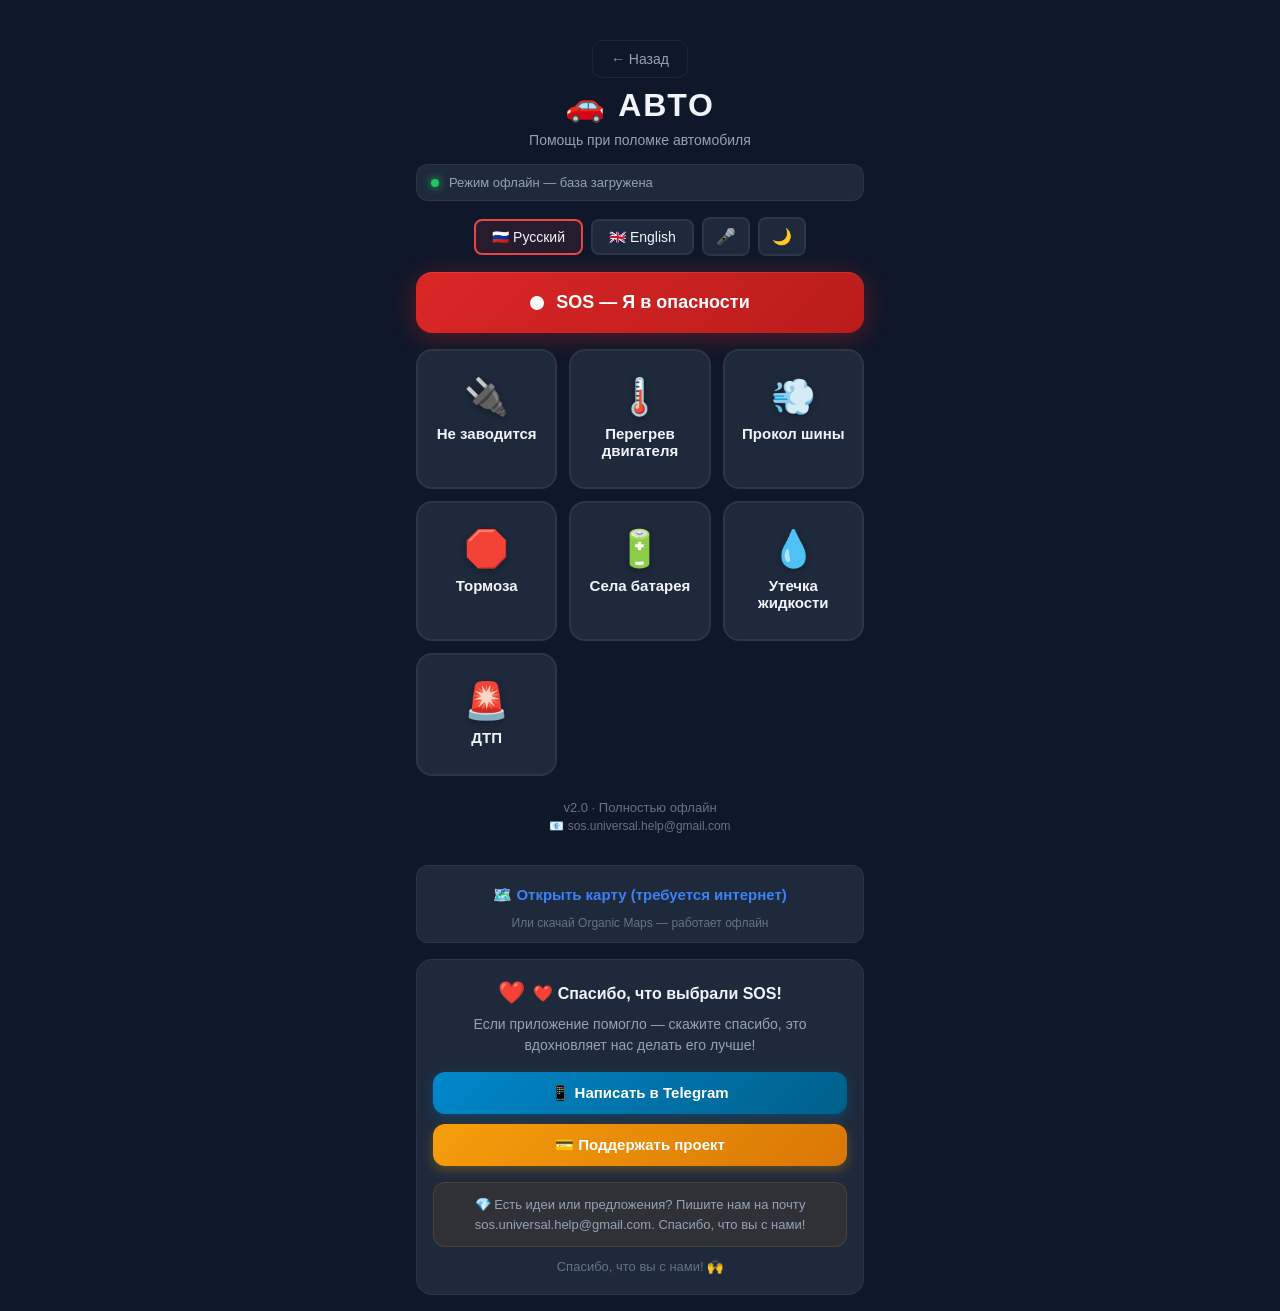
==== commit 98f640dd: "fix: добавлен закрывающий </div> в header всех модулей" ====
--- a/modules/auto/index.html
+++ b/modules/auto/index.html
@@ -27,7 +27,8 @@
           <span data-i18n="app_title_auto">🚗 AUTO</span>
         </h1>
         <p data-i18n="app_subtitle_auto">Помощь при поломке автомобиля</p>
-
+      </div> 
+      
       <div class="status-bar">
         <div class="dot"></div>
         <span data-i18n="status_online">Режим офлайн — база загружена</span>
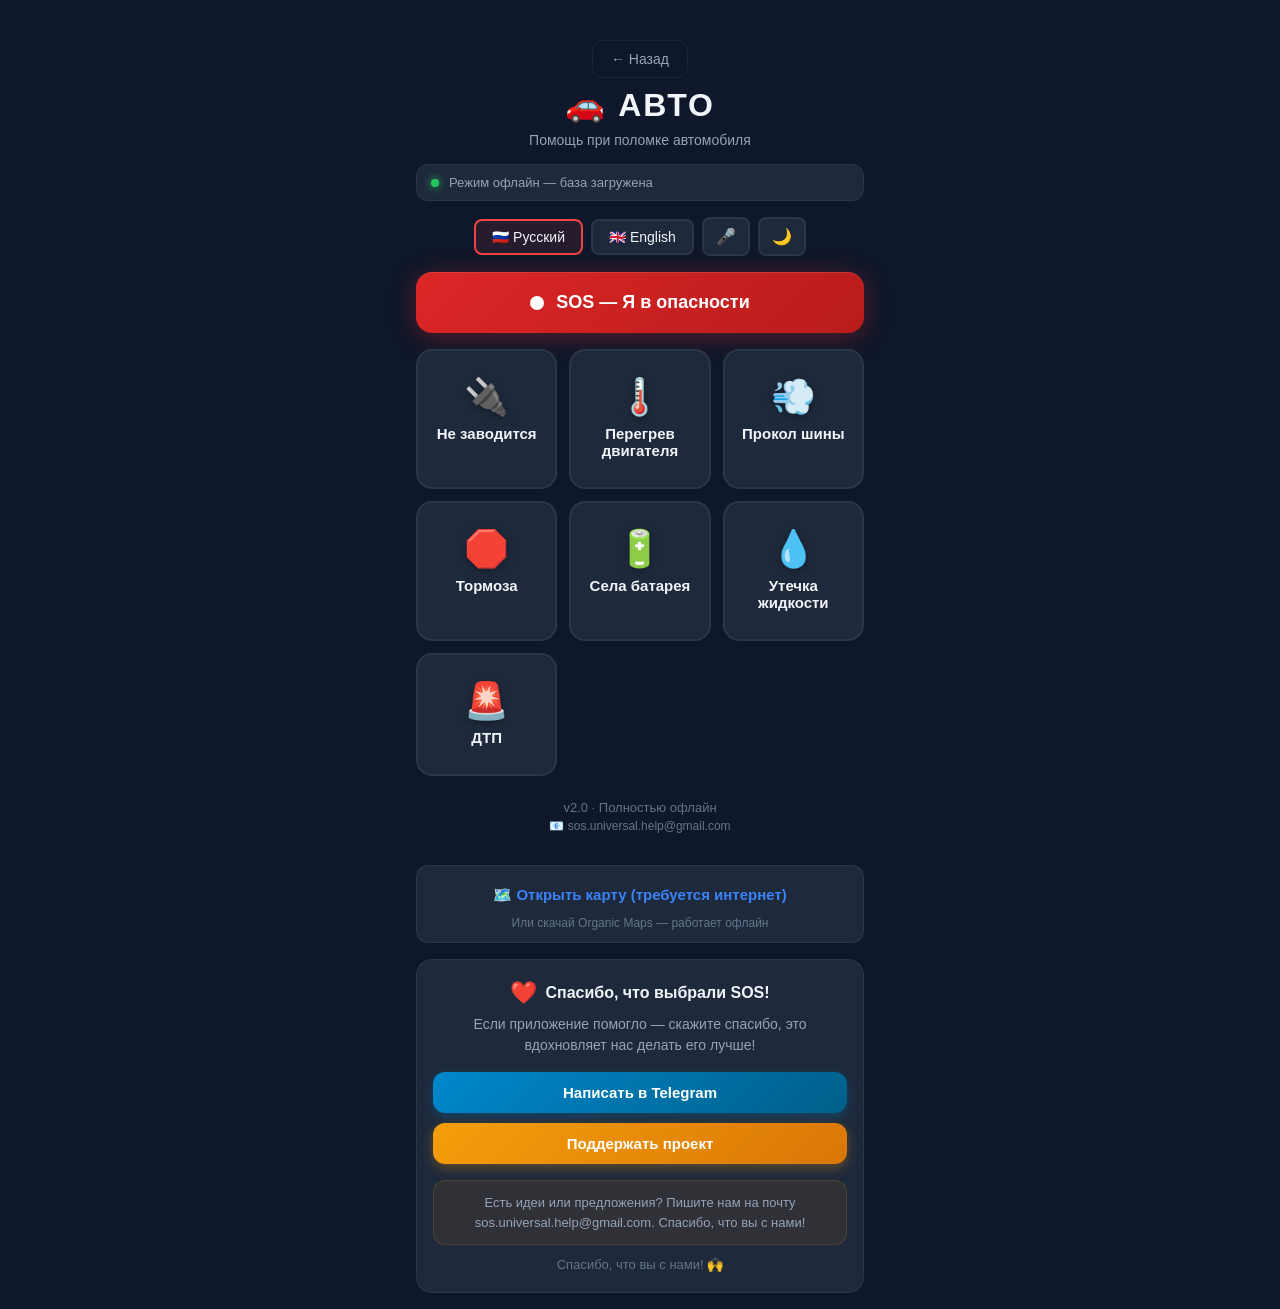
==== commit 284d4bac: "fix: удалён refreshDataRegistry, добавлена регистрация SW во все 9 модулей" ====
--- a/modules/auto/index.html
+++ b/modules/auto/index.html
@@ -308,11 +308,6 @@
       
       // Обновляем переводы
       updateTranslations(lang);
-      
-      // Перезагружаем данные
-      if (typeof refreshDataRegistry === 'function') {
-        refreshDataRegistry();
-      }
     }
 
     // Функция обновления переводов
@@ -331,7 +326,7 @@
       alert('Голосовой ввод будет добавлен позже');
     }
 
-    // Загрузка сохранённого языка и темы
+    // Загрузка сохранённого языка и темы + регистрация Service Worker
     document.addEventListener('DOMContentLoaded', function() {
       const savedLang = localStorage.getItem('language') || 'ru';
       setLanguage(savedLang);
@@ -340,7 +335,14 @@
       if (typeof loadTheme === 'function') {
         loadTheme();
       }
+      
+      // ✅ Регистрация Service Worker (офлайн-кэширование)
+      if ('serviceWorker' in navigator) {
+        navigator.serviceWorker.register('../../sw.js')
+          .then(reg => console.log('✅ SW registered:', reg.scope))
+          .catch(err => console.error('❌ SW registration failed:', err));
+      }
     });
   </script>
 </body>
-</html>+</html>
--- a/css/styles.css
+++ b/css/styles.css
@@ -1078,6 +1078,25 @@
   text-align: center;
 }
 
+/* ===== ПОДСКАЗКА НА ЭКРАНЕ РЕЗУЛЬТАТОВ ===== */
+.result-hint {
+  text-align: center;
+  font-size: 20px;        /* увеличенный шрифт */
+  font-weight: 700;       /* жирный */
+  color: var(--accent2);
+  margin: 0 0 20px 0;
+  padding: 14px 20px;
+  background: rgba(245, 158, 11, 0.1);
+  border-radius: 14px;
+  border: 2px solid var(--accent2);
+  animation: hintPulse 2s ease-in-out infinite;
+}
+
+@keyframes hintPulse {
+  0%, 100% { opacity: 0.8; transform: scale(1); }
+  50% { opacity: 1; transform: scale(1.02); }
+}
+
 /* ===== RESPONSIVE ===== */
 @media (max-width: 480px) {
   .app { padding: 12px; }
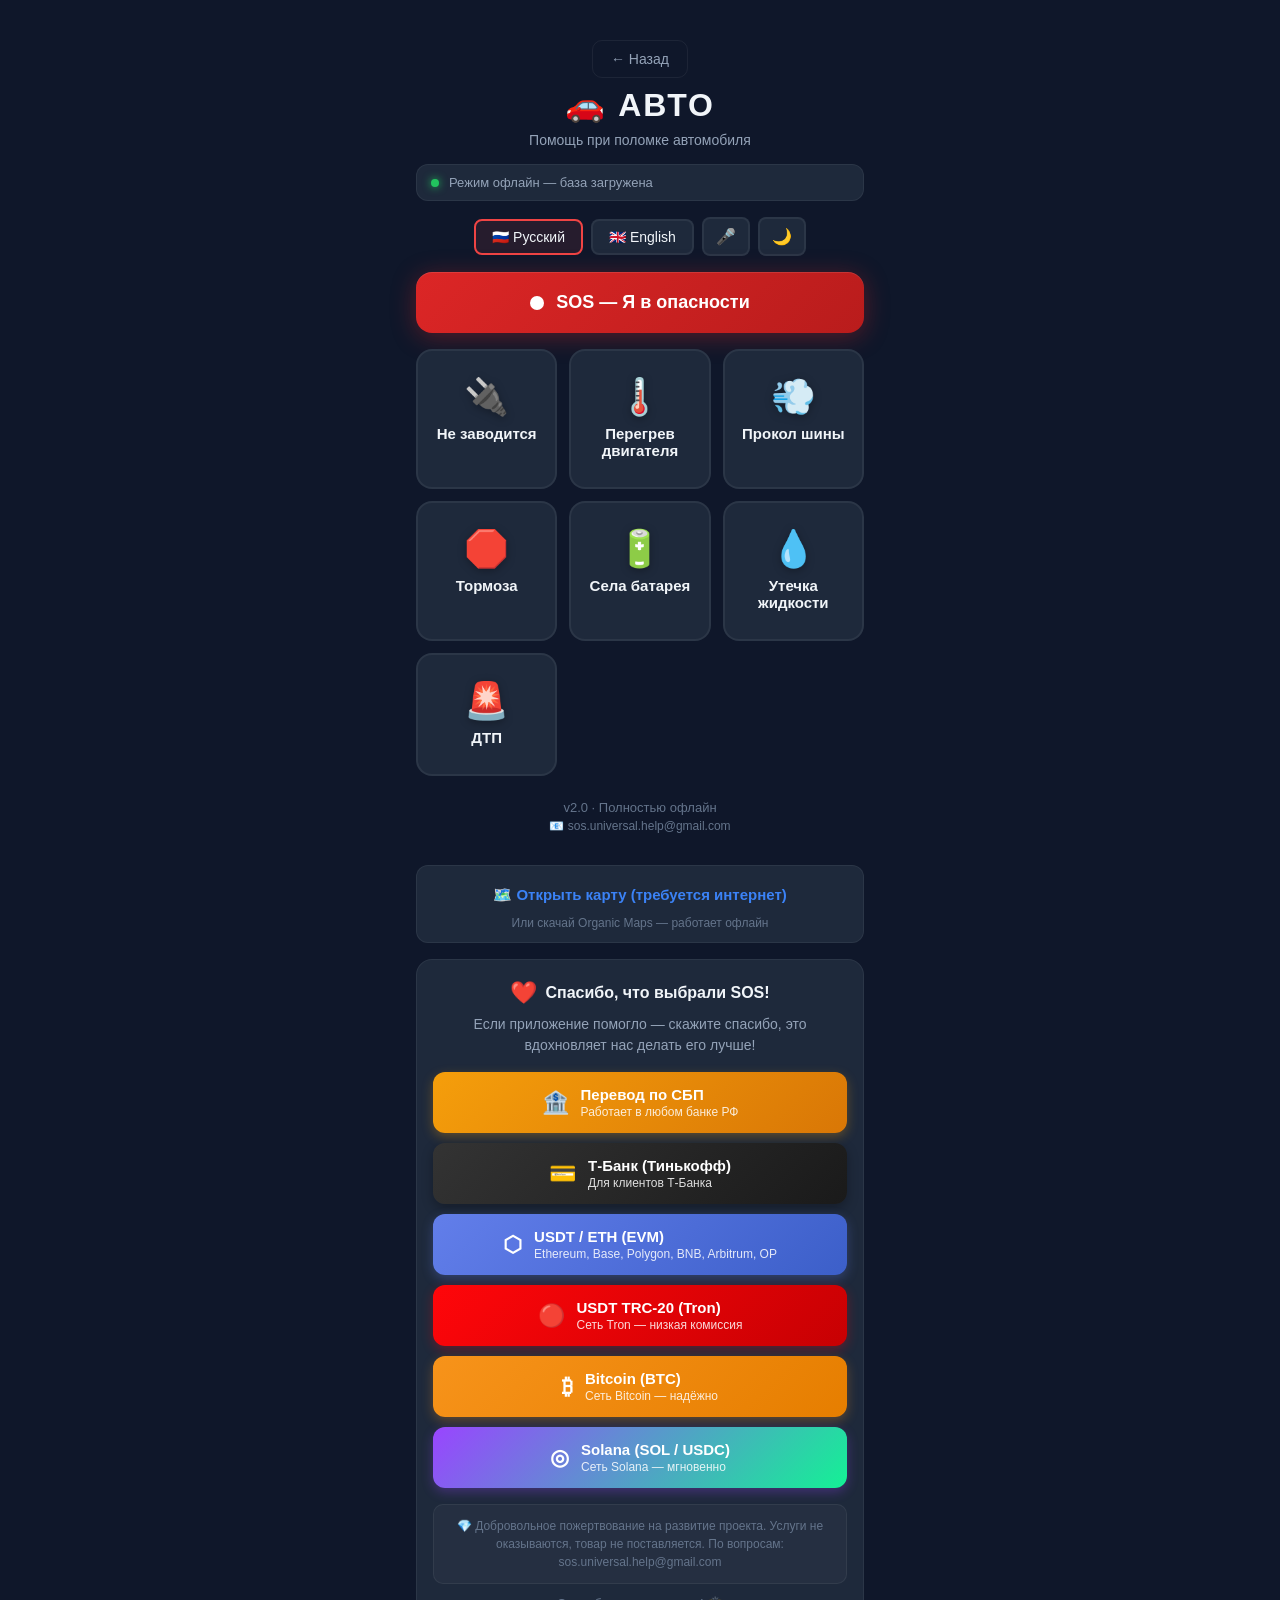
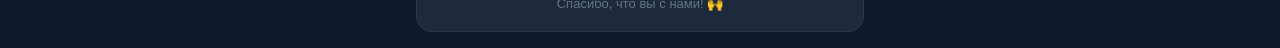
==== commit a26d605e: "feat: добавлены ключи поддержки (6 способов)" ====
--- a/modules/auto/index.html
+++ b/modules/auto/index.html
@@ -93,7 +93,7 @@
         </span>
       </div>
 
-      <!-- Карта и поддержка -->
+      <!-- Карта -->
       <div class="map-link-block">
         <a href="https://www.openstreetmap.org/" target="_blank" class="map-link" data-i18n="map_link">
           🗺️ Открыть карту (требуется интернет)
@@ -101,26 +101,85 @@
         <span class="map-hint" data-i18n="map_hint">Или скачай Organic Maps — работает офлайн</span>
       </div>
 
-      <!-- БЛОК БЛАГОДАРНОСТИ -->
-      <div class="support-block">
+      <!-- БЛОК ПОДДЕРЖКИ v2.2 — 6 способов -->
+      <div class="support-block" id="supportBlock">
         <div class="support-header">
           <span class="support-heart">❤️</span>
           <span class="support-title" data-i18n="support_title">Спасибо, что выбрали SOS AUTO!</span>
         </div>
+
         <p class="support-desc" data-i18n="support_desc">
-          Если приложение помогло — скажите спасибо, это вдохновляет нас делать его лучше!
+          Если приложение помогло — скажите спасибо. Это вдохновляет нас делать его лучше.
         </p>
-        <div class="support-buttons">
-          <a href="https://t.me/sos_universal_bot" target="_blank" class="support-btn telegram" data-i18n="support_telegram">
-            📱 Написать в Telegram
+
+        <div class="support-methods">
+
+          <!-- СБП -->
+          <button class="support-btn sbp" onclick="copySBP()" title="Скопировать реквизиты СБП">
+            <span class="btn-icon">🏦</span>
+            <span class="btn-text">
+              <span class="btn-label" data-i18n="support_sbp">Перевод по СБП</span>
+              <span class="btn-hint" data-i18n="support_sbp_hint">Работает в любом банке РФ</span>
+            </span>
+          </button>
+
+          <!-- Т-Банк -->
+          <a href="https://www.tinkoff.ru/rm/zima.token1/5z4YV31214" 
+             target="_blank" 
+             rel="noopener noreferrer nofollow"
+             class="support-btn tinkoff"
+             onclick="trackSupport('tinkoff')"
+             title="Открыть в Т-Банке">
+            <span class="btn-icon">💳</span>
+            <span class="btn-text">
+              <span class="btn-label" data-i18n="support_tinkoff">Т-Банк (Тинькофф)</span>
+              <span class="btn-hint" data-i18n="support_tinkoff_hint">Для клиентов Т-Банка</span>
+            </span>
           </a>
-          <a href="https://www.tinkoff.ru/rm/zima.token1/5z4YV31214" target="_blank" rel="noopener noreferrer" class="support-btn donate" data-i18n="support_donate">
-            💳 Поддержать проект
-          </a>
-        </div>
-        <div class="support-trust" data-i18n="support_trust">
-          💎 Все средства идут на развитие проекта и помощь людям в экстренных ситуациях. Спасибо за доверие!
-        </div>
+
+          <!-- EVM -->
+          <button class="support-btn evm" onclick="copyEVM()" title="Скопировать EVM-адрес">
+            <span class="btn-icon">⬡</span>
+            <span class="btn-text">
+              <span class="btn-label" data-i18n="support_evm">USDT / ETH (EVM)</span>
+              <span class="btn-hint" data-i18n="support_evm_hint">Ethereum, Base, Polygon, BNB...</span>
+            </span>
+          </button>
+
+          <!-- Tron -->
+          <button class="support-btn tron" onclick="copyTron()" title="Скопировать Tron-адрес">
+            <span class="btn-icon">🔴</span>
+            <span class="btn-text">
+              <span class="btn-label" data-i18n="support_tron">USDT TRC-20 (Tron)</span>
+              <span class="btn-hint" data-i18n="support_tron_hint">Сеть Tron — низкая комиссия</span>
+            </span>
+          </button>
+
+          <!-- Bitcoin -->
+          <button class="support-btn btc" onclick="copyBTC()" title="Скопировать Bitcoin-адрес">
+            <span class="btn-icon">₿</span>
+            <span class="btn-text">
+              <span class="btn-label" data-i18n="support_btc">Bitcoin (BTC)</span>
+              <span class="btn-hint" data-i18n="support_btc_hint">Сеть Bitcoin — надёжно</span>
+            </span>
+          </button>
+
+          <!-- Solana -->
+          <button class="support-btn sol" onclick="copySOL()" title="Скопировать Solana-адрес">
+            <span class="btn-icon">◎</span>
+            <span class="btn-text">
+              <span class="btn-label" data-i18n="support_sol">Solana (SOL / USDC)</span>
+              <span class="btn-hint" data-i18n="support_sol_hint">Сеть Solana — мгновенно</span>
+            </span>
+          </button>
+
+        </div>
+
+        <div class="support-legal" data-i18n="support_legal">
+          💎 Добровольное пожертвование на развитие проекта. Услуги не оказываются, товар не поставляется. 
+          По вопросам: <a href="mailto:sos.universal.help@gmail.com">sos.universal.help@gmail.com</a>
+        </div>
+
         <div class="support-footer">
           <span data-i18n="support_footer">Спасибо, что вы с нами! 🙌</span>
         </div>
@@ -326,6 +385,102 @@
       alert('Голосовой ввод будет добавлен позже');
     }
 
+    // ==========================================
+    // ФУНКЦИИ ПОДДЕРЖКИ (защита от банов + UX)
+    // ==========================================
+
+    // СБП: копируем номер телефона в буфер
+    function copySBP() {
+      const phone = '+79639424331';
+      if (navigator.clipboard && navigator.clipboard.writeText) {
+        navigator.clipboard.writeText(phone).then(() => {
+          showToast('📋 Номер скопирован. Откройте банк → СБП → Перевод по номеру телефона');
+        }).catch(() => {
+          fallbackCopy(phone, 'Номер скопирован. Откройте банк → СБП');
+        });
+      } else {
+        fallbackCopy(phone, 'Номер скопирован. Откройте банк → СБП');
+      }
+    }
+
+    // EVM: копируем адрес (Ethereum, Base, Polygon, BNB, Arbitrum, OP, Linea)
+    function copyEVM() {
+      const address = '0x428B1872339a628213d8560C1C2aB26146499dcA';
+      if (navigator.clipboard && navigator.clipboard.writeText) {
+        navigator.clipboard.writeText(address).then(() => {
+          showToast('📋 EVM-адрес скопирован. Сети: ETH, Base, Polygon, BNB, Arbitrum, OP');
+        }).catch(() => {
+          fallbackCopy(address, 'EVM-адрес скопирован');
+        });
+      } else {
+        fallbackCopy(address, 'EVM-адрес скопирован');
+      }
+    }
+
+    // Tron: копируем TRC-20 адрес
+    function copyTron() {
+      const address = 'TYBCg6Ev5uPjAopKxhritoqSuDwVHV5LbT';
+      if (navigator.clipboard && navigator.clipboard.writeText) {
+        navigator.clipboard.writeText(address).then(() => {
+          showToast('📋 Tron-адрес скопирован. Сеть: TRC-20 (Tron)');
+        }).catch(() => {
+          fallbackCopy(address, 'Tron-адрес скопирован');
+        });
+      } else {
+        fallbackCopy(address, 'Tron-адрес скопирован');
+      }
+    }
+
+    // Bitcoin: копируем BTC-адрес
+    function copyBTC() {
+      const address = 'bc1qw0lfv4hwvzk9qhax2xp0n4jm94lce4mkn8pwjl';
+      if (navigator.clipboard && navigator.clipboard.writeText) {
+        navigator.clipboard.writeText(address).then(() => {
+          showToast('📋 Bitcoin-адрес скопирован. Сеть: Bitcoin (BTC)');
+        }).catch(() => {
+          fallbackCopy(address, 'Bitcoin-адрес скопирован');
+        });
+      } else {
+        fallbackCopy(address, 'Bitcoin-адрес скопирован');
+      }
+    }
+
+    // Solana: копируем SOL-адрес
+    function copySOL() {
+      const address = '4rPx8Vtk5dcBe8CpCb9ZgaGf9HwW9cf5FesuspijLfCj';
+      if (navigator.clipboard && navigator.clipboard.writeText) {
+        navigator.clipboard.writeText(address).then(() => {
+          showToast('📋 Solana-адрес скопирован. Сеть: Solana (SOL / USDC)');
+        }).catch(() => {
+          fallbackCopy(address, 'Solana-адрес скопирован');
+        });
+      } else {
+        fallbackCopy(address, 'Solana-адрес скопирован');
+      }
+    }
+
+    // Fallback копирование для старых браузеров
+    function fallbackCopy(text, msg) {
+      const ta = document.createElement('textarea');
+      ta.value = text;
+      ta.style.position = 'fixed';
+      ta.style.opacity = '0';
+      document.body.appendChild(ta);
+      ta.select();
+      try {
+        document.execCommand('copy');
+        showToast(msg);
+      } catch (e) {
+        showToast('Реквизиты: ' + text);
+      }
+      document.body.removeChild(ta);
+    }
+
+    // Трекинг (опционально)
+    function trackSupport(method) {
+      console.log('[Support] Клик:', method);
+    }
+
     // Загрузка сохранённого языка и темы + регистрация Service Worker
     document.addEventListener('DOMContentLoaded', function() {
       const savedLang = localStorage.getItem('language') || 'ru';
@@ -345,4 +500,4 @@
     });
   </script>
 </body>
-</html>
+</html>
--- a/css/styles.css
+++ b/css/styles.css
@@ -1092,6 +1092,130 @@
   animation: hintPulse 2s ease-in-out infinite;
 }
 
+/* ===== SUPPORT METHODS v2.0 ===== */
+.support-methods {
+  display: flex;
+  flex-direction: column;
+  gap: 10px;
+  margin-bottom: 16px;
+}
+
+.support-btn {
+  display: flex;
+  align-items: center;
+  gap: 12px;
+  padding: 14px 18px;
+  border-radius: 12px;
+  font-size: 15px;
+  font-weight: 600;
+  text-decoration: none;
+  transition: all 0.2s ease;
+  border: none;
+  cursor: pointer;
+  width: 100%;
+  text-align: left;
+  color: white;
+}
+
+.support-btn .btn-icon {
+  font-size: 22px;
+  flex-shrink: 0;
+}
+
+.support-btn .btn-text {
+  display: flex;
+  flex-direction: column;
+  gap: 2px;
+}
+
+.support-btn .btn-label {
+  font-weight: 700;
+  font-size: 15px;
+}
+
+.support-btn .btn-hint {
+  font-weight: 400;
+  font-size: 12px;
+  opacity: 0.85;
+}
+
+/* СБП — жёлтый */
+.support-btn.sbp {
+  background: linear-gradient(135deg, #f59e0b, #d97706);
+  box-shadow: 0 4px 12px rgba(245, 158, 11, 0.3);
+}
+.support-btn.sbp:hover {
+  transform: translateY(-2px);
+  box-shadow: 0 6px 20px rgba(245, 158, 11, 0.4);
+}
+
+/* Т-Банк — чёрный/жёлтый */
+.support-btn.tinkoff {
+  background: linear-gradient(135deg, #333333, #1a1a1a);
+  box-shadow: 0 4px 12px rgba(0, 0, 0, 0.3);
+}
+.support-btn.tinkoff:hover {
+  transform: translateY(-2px);
+  box-shadow: 0 6px 20px rgba(0, 0, 0, 0.4);
+}
+
+/* EVM — фиолетовый/синий */
+.support-btn.evm {
+  background: linear-gradient(135deg, #627eea, #3c5fc9);
+  box-shadow: 0 4px 12px rgba(98, 126, 234, 0.3);
+}
+.support-btn.evm:hover {
+  transform: translateY(-2px);
+  box-shadow: 0 6px 20px rgba(98, 126, 234, 0.4);
+}
+
+/* Tron — красный */
+.support-btn.tron {
+  background: linear-gradient(135deg, #ff060a, #c70003);
+  box-shadow: 0 4px 12px rgba(255, 6, 10, 0.3);
+}
+.support-btn.tron:hover {
+  transform: translateY(-2px);
+  box-shadow: 0 6px 20px rgba(255, 6, 10, 0.4);
+}
+
+/* Bitcoin — оранжевый */
+.support-btn.btc {
+  background: linear-gradient(135deg, #f7931a, #e67e00);
+  box-shadow: 0 4px 12px rgba(247, 147, 26, 0.3);
+}
+.support-btn.btc:hover {
+  transform: translateY(-2px);
+  box-shadow: 0 6px 20px rgba(247, 147, 26, 0.4);
+}
+
+/* Solana — фиолетово-зелёный */
+.support-btn.sol {
+  background: linear-gradient(135deg, #9945ff, #14f195);
+  box-shadow: 0 4px 12px rgba(153, 69, 255, 0.3);
+}
+.support-btn.sol:hover {
+  transform: translateY(-2px);
+  box-shadow: 0 6px 20px rgba(153, 69, 255, 0.4);
+}
+
+/* Юридический блок */
+.support-legal {
+  margin-top: 16px;
+  padding: 12px 14px;
+  background: rgba(255, 255, 255, 0.03);
+  border: 1px solid var(--border);
+  border-radius: 10px;
+  font-size: 12px;
+  color: var(--text3);
+  line-height: 1.5;
+  text-align: center;
+}
+.support-legal a {
+  color: var(--water);
+  text-decoration: none;
+}
+
 @keyframes hintPulse {
   0%, 100% { opacity: 0.8; transform: scale(1); }
   50% { opacity: 1; transform: scale(1.02); }
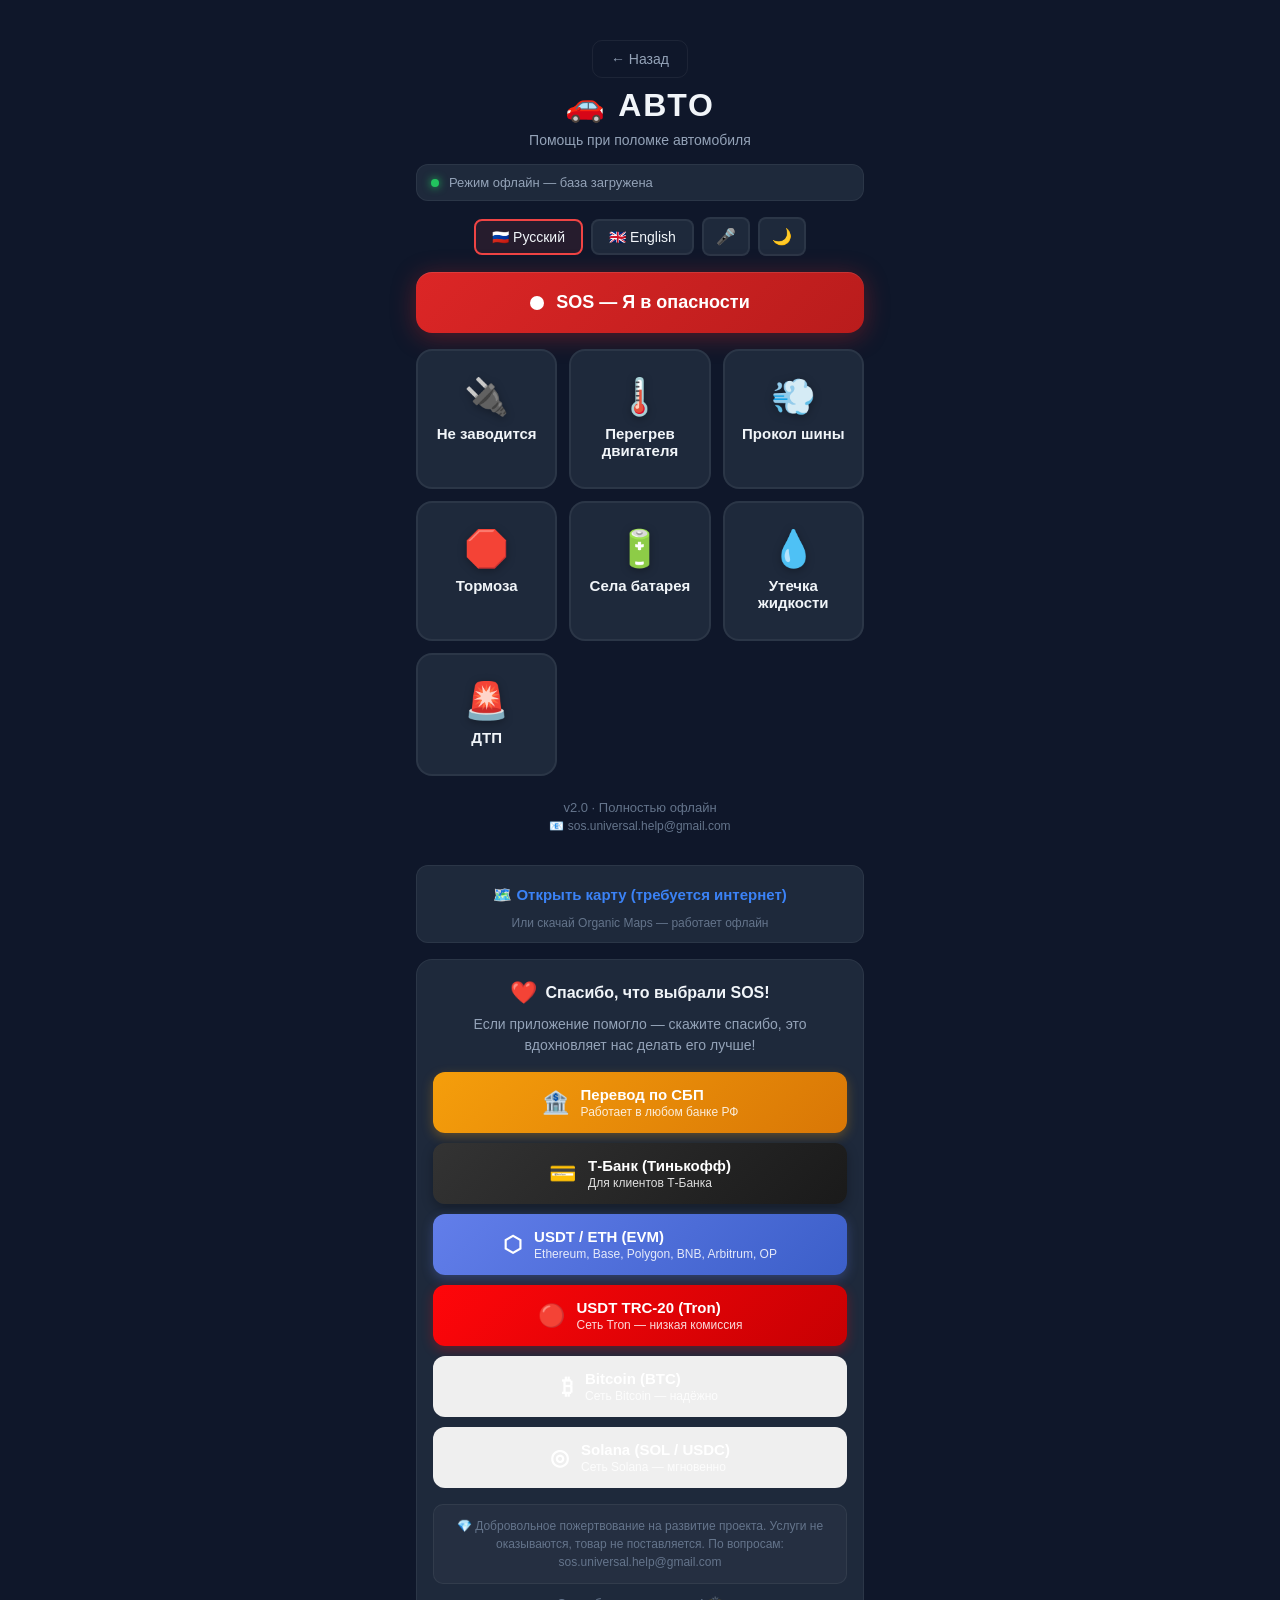
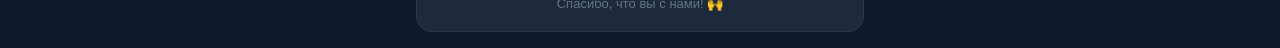
==== commit 0dc2847b: "fix: remove duplicate functions from all index.html files, fix support buttons (bitcoin/solana), upd" ====
--- a/modules/auto/index.html
+++ b/modules/auto/index.html
@@ -101,7 +101,7 @@
         <span class="map-hint" data-i18n="map_hint">Или скачай Organic Maps — работает офлайн</span>
       </div>
 
-      <!-- БЛОК ПОДДЕРЖКИ v2.2 — 6 способов -->
+      <!-- БЛОК ПОДДЕРЖКИ v2.2 — 6 способов (ИСПРАВЛЕНО!) -->
       <div class="support-block" id="supportBlock">
         <div class="support-header">
           <span class="support-heart">❤️</span>
@@ -115,7 +115,7 @@
         <div class="support-methods">
 
           <!-- СБП -->
-          <button class="support-btn sbp" onclick="copySBP()" title="Скопировать реквизиты СБП">
+          <button class="support-btn sbp" onclick="window.copySBP ? copySBP() : copyToClipboard('+79639424331', '📋 Номер скопирован')" title="Скопировать реквизиты СБП">
             <span class="btn-icon">🏦</span>
             <span class="btn-text">
               <span class="btn-label" data-i18n="support_sbp">Перевод по СБП</span>
@@ -128,7 +128,7 @@
              target="_blank" 
              rel="noopener noreferrer nofollow"
              class="support-btn tinkoff"
-             onclick="trackSupport('tinkoff')"
+             onclick="window.trackSupport ? trackSupport('tinkoff') : console.log('[Support] tinkoff')"
              title="Открыть в Т-Банке">
             <span class="btn-icon">💳</span>
             <span class="btn-text">
@@ -138,16 +138,16 @@
           </a>
 
           <!-- EVM -->
-          <button class="support-btn evm" onclick="copyEVM()" title="Скопировать EVM-адрес">
+          <button class="support-btn evm" onclick="window.copyCrypto ? copyCrypto('evm') : copyToClipboard('0x428B1872339a628213d8560C1C2aB26146499dcA', '📋 EVM-адрес скопирован')" title="Скопировать EVM-адрес">
             <span class="btn-icon">⬡</span>
             <span class="btn-text">
               <span class="btn-label" data-i18n="support_evm">USDT / ETH (EVM)</span>
-              <span class="btn-hint" data-i18n="support_evm_hint">Ethereum, Base, Polygon, BNB...</span>
+              <span class="btn-hint" data-i18n="support_evm_hint">Ethereum, Base, Polygon, BNB, Arbitrum, OP</span>
             </span>
           </button>
 
           <!-- Tron -->
-          <button class="support-btn tron" onclick="copyTron()" title="Скопировать Tron-адрес">
+          <button class="support-btn tron" onclick="window.copyCrypto ? copyCrypto('tron') : copyToClipboard('TYBCg6Ev5uPjAopKxhritoqSuDwVHV5LbT', '📋 Tron-адрес скопирован')" title="Скопировать Tron-адрес">
             <span class="btn-icon">🔴</span>
             <span class="btn-text">
               <span class="btn-label" data-i18n="support_tron">USDT TRC-20 (Tron)</span>
@@ -155,21 +155,21 @@
             </span>
           </button>
 
-          <!-- Bitcoin -->
-          <button class="support-btn btc" onclick="copyBTC()" title="Скопировать Bitcoin-адрес">
+          <!-- Bitcoin — ИСПРАВЛЕНО! -->
+          <button class="support-btn bitcoin" onclick="window.copyCrypto ? copyCrypto('bitcoin') : copyToClipboard('bc1qw0lfv4hwvzk9qhax2xp0n4jm94lce4mkn8pwjl', '📋 Bitcoin-адрес скопирован')" title="Скопировать Bitcoin-адрес">
             <span class="btn-icon">₿</span>
             <span class="btn-text">
-              <span class="btn-label" data-i18n="support_btc">Bitcoin (BTC)</span>
-              <span class="btn-hint" data-i18n="support_btc_hint">Сеть Bitcoin — надёжно</span>
+              <span class="btn-label" data-i18n="support_bitcoin">Bitcoin (BTC)</span>
+              <span class="btn-hint" data-i18n="support_bitcoin_hint">Сеть Bitcoin — надёжно</span>
             </span>
           </button>
 
-          <!-- Solana -->
-          <button class="support-btn sol" onclick="copySOL()" title="Скопировать Solana-адрес">
+          <!-- Solana — ИСПРАВЛЕНО! -->
+          <button class="support-btn solana" onclick="window.copyCrypto ? copyCrypto('solana') : copyToClipboard('4rPx8Vtk5dcBe8CpCb9ZgaGf9HwW9cf5FesuspijLfCj', '📋 Solana-адрес скопирован')" title="Скопировать Solana-адрес">
             <span class="btn-icon">◎</span>
             <span class="btn-text">
-              <span class="btn-label" data-i18n="support_sol">Solana (SOL / USDC)</span>
-              <span class="btn-hint" data-i18n="support_sol_hint">Сеть Solana — мгновенно</span>
+              <span class="btn-label" data-i18n="support_solana">Solana (SOL / USDC)</span>
+              <span class="btn-hint" data-i18n="support_solana_hint">Сеть Solana — мгновенно</span>
             </span>
           </button>
 
@@ -338,9 +338,10 @@
   <script>
     // ==========================================
     // ГЛОБАЛЬНЫЕ ФУНКЦИИ ДЛЯ SOS UNIVERSAL
+    // (ТОЛЬКО ТЕ, ЧТО НЕ В APP.JS)
     // ==========================================
 
-    // Функция возврата на главный экран
+    // Функция возврата на главный экран (главная страница)
     function goBack() {
       window.location.href = '../../index.html';
     }
@@ -382,84 +383,22 @@
 
     // Функция голосового ввода (заглушка)
     function startVoiceInput() {
-      alert('Голосовой ввод будет добавлен позже');
-    }
-
-    // ==========================================
-    // ФУНКЦИИ ПОДДЕРЖКИ (защита от банов + UX)
-    // ==========================================
-
-    // СБП: копируем номер телефона в буфер
-    function copySBP() {
-      const phone = '+79639424331';
+      showToast('🎤 Голосовой ввод будет добавлен позже');
+    }
+
+    // ✅ FALLBACK-ФУНКЦИЯ КОПИРОВАНИЯ (ЕСЛИ APP.JS НЕ ЗАГРУЗИЛСЯ)
+    function copyToClipboard(text, msg) {
       if (navigator.clipboard && navigator.clipboard.writeText) {
-        navigator.clipboard.writeText(phone).then(() => {
-          showToast('📋 Номер скопирован. Откройте банк → СБП → Перевод по номеру телефона');
+        navigator.clipboard.writeText(text).then(() => {
+          showToast ? showToast(msg) : alert(msg);
         }).catch(() => {
-          fallbackCopy(phone, 'Номер скопирован. Откройте банк → СБП');
+          fallbackCopy(text, msg);
         });
       } else {
-        fallbackCopy(phone, 'Номер скопирован. Откройте банк → СБП');
-      }
-    }
-
-    // EVM: копируем адрес (Ethereum, Base, Polygon, BNB, Arbitrum, OP, Linea)
-    function copyEVM() {
-      const address = '0x428B1872339a628213d8560C1C2aB26146499dcA';
-      if (navigator.clipboard && navigator.clipboard.writeText) {
-        navigator.clipboard.writeText(address).then(() => {
-          showToast('📋 EVM-адрес скопирован. Сети: ETH, Base, Polygon, BNB, Arbitrum, OP');
-        }).catch(() => {
-          fallbackCopy(address, 'EVM-адрес скопирован');
-        });
-      } else {
-        fallbackCopy(address, 'EVM-адрес скопирован');
-      }
-    }
-
-    // Tron: копируем TRC-20 адрес
-    function copyTron() {
-      const address = 'TYBCg6Ev5uPjAopKxhritoqSuDwVHV5LbT';
-      if (navigator.clipboard && navigator.clipboard.writeText) {
-        navigator.clipboard.writeText(address).then(() => {
-          showToast('📋 Tron-адрес скопирован. Сеть: TRC-20 (Tron)');
-        }).catch(() => {
-          fallbackCopy(address, 'Tron-адрес скопирован');
-        });
-      } else {
-        fallbackCopy(address, 'Tron-адрес скопирован');
-      }
-    }
-
-    // Bitcoin: копируем BTC-адрес
-    function copyBTC() {
-      const address = 'bc1qw0lfv4hwvzk9qhax2xp0n4jm94lce4mkn8pwjl';
-      if (navigator.clipboard && navigator.clipboard.writeText) {
-        navigator.clipboard.writeText(address).then(() => {
-          showToast('📋 Bitcoin-адрес скопирован. Сеть: Bitcoin (BTC)');
-        }).catch(() => {
-          fallbackCopy(address, 'Bitcoin-адрес скопирован');
-        });
-      } else {
-        fallbackCopy(address, 'Bitcoin-адрес скопирован');
-      }
-    }
-
-    // Solana: копируем SOL-адрес
-    function copySOL() {
-      const address = '4rPx8Vtk5dcBe8CpCb9ZgaGf9HwW9cf5FesuspijLfCj';
-      if (navigator.clipboard && navigator.clipboard.writeText) {
-        navigator.clipboard.writeText(address).then(() => {
-          showToast('📋 Solana-адрес скопирован. Сеть: Solana (SOL / USDC)');
-        }).catch(() => {
-          fallbackCopy(address, 'Solana-адрес скопирован');
-        });
-      } else {
-        fallbackCopy(address, 'Solana-адрес скопирован');
-      }
-    }
-
-    // Fallback копирование для старых браузеров
+        fallbackCopy(text, msg);
+      }
+    }
+
     function fallbackCopy(text, msg) {
       const ta = document.createElement('textarea');
       ta.value = text;
@@ -469,29 +408,33 @@
       ta.select();
       try {
         document.execCommand('copy');
-        showToast(msg);
+        showToast ? showToast(msg) : alert(msg);
       } catch (e) {
-        showToast('Реквизиты: ' + text);
+        showToast ? showToast('Реквизиты: ' + text) : alert('Реквизиты: ' + text);
       }
       document.body.removeChild(ta);
     }
 
-    // Трекинг (опционально)
-    function trackSupport(method) {
-      console.log('[Support] Клик:', method);
-    }
-
-    // Загрузка сохранённого языка и темы + регистрация Service Worker
+    // ✅ ВСЕ ЗАГРУЗКИ В ОДНОМ МЕСТЕ (язык, тема, SW, авто-SOS)
     document.addEventListener('DOMContentLoaded', function() {
+      // 1. Авто-открытие SOS при переходе с главной
+      if (localStorage.getItem('sos_auto_open') === '1') {
+        localStorage.removeItem('sos_auto_open');
+        setTimeout(() => {
+          if (typeof showSOS === 'function') showSOS();
+        }, 400);
+      }
+
+      // 2. Язык
       const savedLang = localStorage.getItem('language') || 'ru';
       setLanguage(savedLang);
       
-      // Загрузка темы
+      // 3. Тема
       if (typeof loadTheme === 'function') {
         loadTheme();
       }
       
-      // ✅ Регистрация Service Worker (офлайн-кэширование)
+      // 4. Service Worker (офлайн-кэширование)
       if ('serviceWorker' in navigator) {
         navigator.serviceWorker.register('../../sw.js')
           .then(reg => console.log('✅ SW registered:', reg.scope))
--- a/css/styles.css
+++ b/css/styles.css
@@ -1078,6 +1078,15 @@
   text-align: center;
 }
 
+/* ===== SCREEN FLASHLIGHT FALLBACK ===== */
+body.screen-flash {
+  background: #ffffff !important;
+  transition: none !important;
+}
+body.screen-flash .app {
+  opacity: 0.1;
+}
+
 /* ===== ПОДСКАЗКА НА ЭКРАНЕ РЕЗУЛЬТАТОВ ===== */
 .result-hint {
   text-align: center;
--- a/css/modules/auto.css
+++ b/css/modules/auto.css
@@ -1,25 +1,27 @@
 ﻿/* ===== MODULE: AUTO ===== */
+/* Цвет модуля: #2563eb (синий) — Саркофаг v5.0 */
+
 :root {
-  --auto-primary: #ef4444;
-  --auto-secondary: #f87171;
-  --auto-accent: #f97316;
-  --auto-bg: rgba(239, 68, 68, 0.08);
+  --auto-primary: #2563eb;
+  --auto-secondary: #3b82f6;
+  --auto-accent: #60a5fa;
+  --auto-bg: rgba(37, 99, 235, 0.08);
 }
 
 [data-theme="dark"] {
-  --auto-primary: #ef4444;
-  --auto-secondary: #f87171;
-  --auto-bg: rgba(239, 68, 68, 0.15);
+  --auto-primary: #2563eb;
+  --auto-secondary: #3b82f6;
+  --auto-bg: rgba(37, 99, 235, 0.15);
 }
 
 /* ===== BACK BUTTON ===== */
 .back-btn {
-  background: transparent; 
-  border: 1px solid var(--border); 
-  color: var(--text2);
-  border-radius: 10px; 
-  padding: 10px 18px; 
-  cursor: pointer; 
+  background: transparent;
+  border: 1px solid var(--border);
+  color: var(--text2);
+  border-radius: 10px;
+  padding: 10px 18px;
+  cursor: pointer;
   font-size: 14px;
   margin-bottom: 16px;
   transition: all 0.2s;
@@ -29,7 +31,6 @@
   display: inline-block;
 }
 
-/* Home screen back button - less margin */
 #screen-home .back-btn {
   margin-bottom: 8px;
 }
@@ -38,43 +39,46 @@
   position: relative;
 }
 
-.back-btn:hover { 
-  border-color: var(--border-hover); 
+.back-btn:hover {
+  border-color: var(--border-hover);
   color: var(--text);
   background: rgba(255,255,255,0.03);
 }
 
-.back-btn:active { transform: scale(0.97); }
+.back-btn:active {
+  transform: scale(0.97);
+}
 
 /* ===== PROGRESS BAR ===== */
-.progress-bar { 
-  height: 4px; 
-  background: var(--border); 
-  border-radius: 2px; 
-  margin-bottom: 20px; 
-  overflow: hidden; 
-}
-
-.progress, .progress-fill { 
-  height: 100%; 
-  background: linear-gradient(90deg, var(--auto-primary), var(--auto-secondary)); 
-  border-radius: 2px; 
+.progress-bar {
+  height: 4px;
+  background: var(--border);
+  border-radius: 2px;
+  margin-bottom: 20px;
+  overflow: hidden;
+}
+
+.progress,
+.progress-fill {
+  height: 100%;
+  background: linear-gradient(90deg, var(--auto-primary), var(--auto-secondary));
+  border-radius: 2px;
   transition: width 0.5s cubic-bezier(0.4, 0, 0.2, 1);
-  box-shadow: 0 0 8px rgba(239,68,68,0.3);
+  box-shadow: 0 0 8px rgba(37,99,235,0.3);
   width: 0%;
 }
 
 /* ===== QUESTION CARD ===== */
 .question-card {
-  background: var(--card); 
-  border-radius: 16px; 
+  background: var(--card);
+  border-radius: 16px;
   padding: 24px 20px;
   border: 1px solid var(--border);
   margin-bottom: 16px;
 }
 
-.question-card h3 { 
-  margin: 0 0 20px; 
+.question-card h3 {
+  margin: 0 0 20px;
   font-size: 20px;
   color: var(--text);
   font-weight: 700;
@@ -92,86 +96,100 @@
   margin-bottom: 12px;
 }
 
+.question-hint {
+  color: var(--text2);
+  font-size: 14px;
+  margin-bottom: 16px;
+}
+
+.question-hint strong {
+  color: var(--auto-primary);
+}
+
+/* ===== OPTIONS ===== */
 .option {
-  background: rgba(255,255,255,0.02); 
+  background: rgba(255,255,255,0.02);
   border: 1.5px solid var(--border);
-  border-radius: 12px; 
-  padding: 16px; 
-  margin-bottom: 10px; 
+  border-radius: 12px;
+  padding: 16px;
+  margin-bottom: 10px;
   cursor: pointer;
-  display: flex; 
-  align-items: center; 
-  gap: 14px; 
-  transition: all 0.2s ease; 
+  display: flex;
+  align-items: center;
+  gap: 14px;
+  transition: all 0.2s ease;
   font-size: 16px;
   font-weight: 500;
   color: var(--text);
 }
 
-.option:hover { 
-  background: rgba(255,255,255,0.04); 
+.option:hover {
+  background: rgba(255,255,255,0.04);
   border-color: var(--border-hover);
 }
 
-.option .check { 
-  width: 24px; 
-  height: 24px; 
-  border: 2px solid var(--text3); 
-  border-radius: 8px; 
-  flex-shrink: 0; 
-  display: flex; 
-  align-items: center; 
-  justify-content: center; 
+.option .check {
+  width: 24px;
+  height: 24px;
+  border: 2px solid var(--text3);
+  border-radius: 8px;
+  flex-shrink: 0;
+  display: flex;
+  align-items: center;
+  justify-content: center;
   font-size: 14px;
   transition: all 0.2s;
   color: transparent;
 }
 
-.option.multi .check { 
-  border-radius: 50%; 
-}
-
-.option.selected { 
-  background: var(--auto-bg); 
+.option.multi .check {
+  border-radius: 50%;
+}
+
+.option.selected {
+  background: var(--auto-bg);
   border-color: var(--auto-primary);
   color: var(--auto-primary);
 }
 
-.option.selected .check { 
-  background: var(--auto-primary); 
-  border-color: var(--auto-primary); 
+.option.selected .check {
+  background: var(--auto-primary);
+  border-color: var(--auto-primary);
   color: white;
-  box-shadow: 0 0 8px rgba(239,68,68,0.4);
-}
-
-/* ===== NEXT BUTTON ===== */
-.next-btn, .restart-btn {
-  background: var(--auto-primary); 
-  border: none; 
-  border-radius: 14px; 
+  box-shadow: 0 0 8px rgba(37,99,235,0.4);
+}
+
+/* ===== NEXT & RESTART BUTTONS ===== */
+.next-btn,
+.restart-btn {
+  background: var(--auto-primary);
+  border: none;
+  border-radius: 14px;
   color: white;
-  width: 100%; 
-  padding: 18px; 
+  width: 100%;
+  padding: 18px;
   font-size: 16px;
   font-weight: 700;
   cursor: pointer;
-  margin-top: 8px; 
+  margin-top: 8px;
   transition: all 0.2s ease;
-  box-shadow: 0 4px 16px rgba(239,68,68,0.3);
-}
-
-.next-btn:disabled { 
-  opacity: 0.35; 
+  box-shadow: 0 4px 16px rgba(37,99,235,0.3);
+}
+
+.next-btn:disabled {
+  opacity: 0.35;
   cursor: not-allowed;
   box-shadow: none;
 }
 
-.next-btn:hover:not(:disabled) { 
+.next-btn:hover:not(:disabled) {
   transform: translateY(-1px);
-  box-shadow: 0 6px 20px rgba(239,68,68,0.4);
-}
-
-.next-btn:active:not(:disabled) { transform: scale(0.98); }
+  box-shadow: 0 6px 20px rgba(37,99,235,0.4);
+}
+
+.next-btn:active:not(:disabled) {
+  transform: scale(0.98);
+}
 
 .restart-btn {
   background: var(--card);
@@ -209,14 +227,20 @@
   font-size: 14px;
 }
 
+.result-hint {
+  text-align: center;
+  color: var(--text3);
+  font-size: 14px;
+  margin-bottom: 16px;
+}
+
 .result-card {
-  background: var(--card); 
-  border-radius: 16px; 
-  padding: 20px; 
+  background: var(--card);
+  border-radius: 16px;
+  padding: 20px;
   margin-bottom: 14px;
+  border: 1px solid var(--border);
   border-left: 4px solid var(--auto-primary);
-  border: 1px solid var(--border);
-  border-left-width: 4px;
   cursor: pointer;
   transition: all 0.2s ease;
 }
@@ -236,8 +260,8 @@
   background: rgba(245,158,11,0.05);
 }
 
-.result-card h4 { 
-  margin: 0 0 10px; 
+.result-card h4 {
+  margin: 0 0 10px;
   font-size: 17px;
   font-weight: 700;
 }
@@ -248,75 +272,83 @@
   font-weight: 700;
 }
 
-.result-card p { 
-  margin: 0; 
-  color: var(--text2); 
+.result-card p {
+  margin: 0;
+  color: var(--text2);
   font-size: 15px;
   line-height: 1.6;
 }
 
-.result-card p.desc {
+.result-card .desc {
+  color: var(--text2);
   font-size: 16px;
+  line-height: 1.6;
   margin-bottom: 12px;
 }
 
-.result-card .meta { 
-  display: flex; 
-  gap: 10px; 
-  margin-top: 14px; 
+.result-card .meta {
+  display: flex;
+  gap: 10px;
+  margin-top: 14px;
   font-size: 12px;
   color: var(--text3);
   flex-wrap: wrap;
 }
 
-.result-card .meta span { 
-  background: rgba(255,255,255,0.04); 
-  padding: 5px 12px; 
+.result-card .meta span {
+  background: rgba(255,255,255,0.04);
+  padding: 5px 12px;
   border-radius: 20px;
   border: 1px solid var(--border);
 }
 
-/* Additional result card styles for description */
-.result-card .desc {
-  color: var(--text2);
-  font-size: 16px;
-  line-height: 1.6;
-  margin-bottom: 12px;
-}
-
-/* ===== RESPONSIVE STYLES ===== */
-@media (max-width: 480px) {
-  .result-card h4 { font-size: 16px; }
-  .result-card p { font-size: 14px; }
-  .step-item, .warning-item { font-size: 14px; }
-  .detail-card .detail-desc { font-size: 15px; }
-  .detail-card h2 { font-size: 19px; }
-}
-
-@media (max-width: 360px) {
-  .result-card h4 { font-size: 14px; }
-  .result-card p { font-size: 13px; }
-  .step-item, .warning-item { font-size: 13px; }
-  .detail-card .detail-desc { font-size: 14px; }
-  .detail-card h2 { font-size: 17px; }
-}
-
-.badge { 
-  display: inline-block; 
-  padding: 4px 10px; 
-  border-radius: 20px; 
+/* ===== BADGES (v5.0 — prio-* / rel-*) ===== */
+.badge {
+  display: inline-block;
+  padding: 4px 10px;
+  border-radius: 20px;
   font-size: 11px;
   font-weight: 700;
   margin-right: 6px;
   margin-bottom: 4px;
 }
 
-.badge.fast { background: rgba(239,68,68,0.12); color: var(--auto-primary); }
-.badge.medium { background: rgba(245,158,11,0.12); color: #f59e0b; }
-.badge.slow { background: rgba(16,185,129,0.12); color: #10b981; }
-.badge.high { background: rgba(16,185,129,0.12); color: #10b981; }
-.badge.low { background: rgba(239,68,68,0.12); color: var(--auto-primary); }
-.badge.medium-rel { background: rgba(245,158,11,0.12); color: #f59e0b; }
+.badge.prio-fast {
+  background: rgba(239,68,68,0.12);
+  color: #ef4444;
+}
+
+.badge.prio-medium {
+  background: rgba(245,158,11,0.12);
+  color: #f59e0b;
+}
+
+.badge.prio-slow {
+  background: rgba(16,185,129,0.12);
+  color: #10b981;
+}
+
+.badge.rel-high {
+  background: rgba(16,185,129,0.12);
+  color: #10b981;
+}
+
+.badge.rel-medium {
+  background: rgba(245,158,11,0.12);
+  color: #f59e0b;
+}
+
+.badge.rel-low {
+  background: rgba(239,68,68,0.12);
+  color: #ef4444;
+}
+
+.badge.time,
+.badge.yield {
+  background: rgba(255,255,255,0.04);
+  color: var(--text3);
+  border: 1px solid var(--border);
+}
 
 /* ===== DETAIL VIEW ===== */
 .detail-card {
@@ -341,12 +373,21 @@
   margin-bottom: 20px;
 }
 
-/* ===== STEPS AND WARNINGS BLOCKS ===== */
-.steps-block, .warnings-block {
-  margin-bottom: 20px;
-}
-
-.steps-block h4, .warnings-block h4 {
+.detail-meta {
+  display: flex;
+  flex-wrap: wrap;
+  gap: 8px;
+  margin: 8px 0 16px;
+}
+
+/* ===== STEPS AND WARNINGS ===== */
+.steps-block,
+.warnings-block {
+  margin-bottom: 20px;
+}
+
+.steps-block h4,
+.warnings-block h4 {
   margin: 0 0 12px;
   font-size: 17px;
   font-weight: 700;
@@ -354,17 +395,16 @@
   letter-spacing: 0.5px;
 }
 
-/* 📋 Шаги выполнения — зелёный (хорошо читается в обеих темах) */
 .steps-block h4 {
   color: #10b981 !important;
 }
 
-/* ⚠️ Важные предупреждения — золотой (хорошо читается в обеих темах) */
 .warnings-block h4 {
   color: #f59e0b !important;
 }
 
-.step-item, .warning-item {
+.step-item,
+.warning-item {
   display: flex;
   gap: 12px;
   margin-bottom: 12px;
@@ -400,7 +440,7 @@
   flex-shrink: 0;
 }
 
-/* ===== DETAIL SECTIONS (for alternative HTML structure) ===== */
+/* ===== DETAIL SECTIONS ===== */
 .detail-card .detail-section {
   margin-bottom: 20px;
 }
@@ -593,8 +633,8 @@
 }
 
 .signal-item.active {
-  background: rgba(16,185,129,0.08);
-  border-color: var(--shelter);
+  background: rgba(37,99,235,0.08);
+  border-color: var(--auto-primary);
 }
 
 .signal-check {
@@ -611,8 +651,8 @@
 }
 
 .signal-item.active .signal-check {
-  background: var(--shelter);
-  border-color: var(--shelter);
+  background: var(--auto-primary);
+  border-color: var(--auto-primary);
   color: white;
 }
 
@@ -678,7 +718,6 @@
   display: block;
 }
 
-/* Detail screen specific styling to prevent overlap with back button */
 #screen-details {
   padding-top: 0;
 }
@@ -691,14 +730,14 @@
   margin-top: 0;
 }
 
-/* ===== CATEGORY BUTTONS ===== */
+/* ===== CATEGORY BUTTONS (AUTO) ===== */
 .cat-btn {
-  background: var(--card); 
-  border: 2px solid var(--border); 
+  background: var(--card);
+  border: 2px solid var(--border);
   border-radius: 16px;
-  padding: 28px 12px; 
-  text-align: center; 
-  cursor: pointer; 
+  padding: 28px 12px;
+  text-align: center;
+  cursor: pointer;
   transition: all 0.25s ease;
   color: var(--text);
   display: flex;
@@ -712,21 +751,25 @@
 .cat-btn::after {
   content: '';
   position: absolute;
-  bottom: 0; left: 0;
-  width: 100%; height: 3px;
+  bottom: 0;
+  left: 0;
+  width: 100%;
+  height: 3px;
   opacity: 0;
   transition: opacity 0.3s;
 }
 
-.cat-btn:hover { 
-  transform: translateY(-3px); 
+.cat-btn:hover {
+  transform: translateY(-3px);
   border-color: var(--border-hover);
   box-shadow: var(--shadow);
 }
 
-.cat-btn:active { transform: translateY(-1px) scale(0.98); }
-
-.cat-btn .icon { 
+.cat-btn:active {
+  transform: translateY(-1px) scale(0.98);
+}
+
+.cat-btn .icon {
   font-size: 36px;
   line-height: 1;
   filter: drop-shadow(0 2px 4px rgba(0,0,0,0.3));
@@ -737,25 +780,24 @@
   font-weight: 600;
 }
 
-.cat-btn.water::after { background: var(--water); }
-.cat-btn.fire::after { background: var(--fire); }
-.cat-btn.shelter::after { background: var(--shelter); }
-.cat-btn.food::after { background: var(--food); }
-.cat-btn.med::after { background: var(--med); }
-.cat-btn.nav::after { background: var(--nav); }
-.cat-btn.radio::after { background: var(--accent2); }
-.cat-btn.kit::after { background: var(--accent3); }
+/* Auto categories: wont_start, overheating, flat_tire, brakes, battery, leak, dtp */
+.cat-btn.wont_start::after   { background: #ef4444; }
+.cat-btn.overheating::after  { background: #f97316; }
+.cat-btn.flat_tire::after    { background: #f59e0b; }
+.cat-btn.brakes::after       { background: #dc2626; }
+.cat-btn.battery::after      { background: #eab308; }
+.cat-btn.leak::after         { background: #3b82f6; }
+.cat-btn.dtp::after          { background: #7c3aed; }
 
 .cat-btn:hover::after { opacity: 1; }
 
-.cat-btn.water:hover { border-color: rgba(59,130,246,0.4); background: rgba(59,130,246,0.06); }
-.cat-btn.fire:hover { border-color: rgba(249,115,22,0.4); background: rgba(249,115,22,0.06); }
-.cat-btn.shelter:hover { border-color: rgba(16,185,129,0.4); background: rgba(16,185,129,0.06); }
-.cat-btn.food:hover { border-color: rgba(132,204,22,0.4); background: rgba(132,204,22,0.06); }
-.cat-btn.med:hover { border-color: rgba(236,72,153,0.4); background: rgba(236,72,153,0.06); }
-.cat-btn.nav:hover { border-color: rgba(168,85,247,0.4); background: rgba(168,85,247,0.06); }
-.cat-btn.radio:hover { border-color: rgba(245,158,11,0.4); background: rgba(245,158,11,0.06); }
-.cat-btn.kit:hover { border-color: rgba(34,197,94,0.4); background: rgba(34,197,94,0.06); }
+.cat-btn.wont_start:hover   { border-color: rgba(239,68,68,0.4);   background: rgba(239,68,68,0.06); }
+.cat-btn.overheating:hover  { border-color: rgba(249,115,22,0.4);  background: rgba(249,115,22,0.06); }
+.cat-btn.flat_tire:hover    { border-color: rgba(245,158,11,0.4);  background: rgba(245,158,11,0.06); }
+.cat-btn.brakes:hover       { border-color: rgba(220,38,38,0.4);   background: rgba(220,38,38,0.06); }
+.cat-btn.battery:hover      { border-color: rgba(234,179,8,0.4);   background: rgba(234,179,8,0.06); }
+.cat-btn.leak:hover         { border-color: rgba(59,130,246,0.4);  background: rgba(59,130,246,0.06); }
+.cat-btn.dtp:hover          { border-color: rgba(124,58,237,0.4);  background: rgba(124,58,237,0.06); }
 
 /* ===== MICROPHONE BUTTON ===== */
 .mic-btn {
@@ -771,4 +813,33 @@
 
 .mic-btn:hover {
   border-color: var(--border-hover);
-}+}
+
+/* ===== SCREEN FLASHLIGHT FALLBACK ===== */
+body.screen-flash {
+  background: #ffffff !important;
+  transition: none !important;
+}
+
+body.screen-flash .app {
+  opacity: 0.1;
+}
+
+/* ===== RESPONSIVE ===== */
+@media (max-width: 480px) {
+  .result-card h4 { font-size: 16px; }
+  .result-card p { font-size: 14px; }
+  .step-item,
+  .warning-item { font-size: 14px; }
+  .detail-card .detail-desc { font-size: 15px; }
+  .detail-card h2 { font-size: 19px; }
+}
+
+@media (max-width: 360px) {
+  .result-card h4 { font-size: 14px; }
+  .result-card p { font-size: 13px; }
+  .step-item,
+  .warning-item { font-size: 13px; }
+  .detail-card .detail-desc { font-size: 14px; }
+  .detail-card h2 { font-size: 17px; }
+}
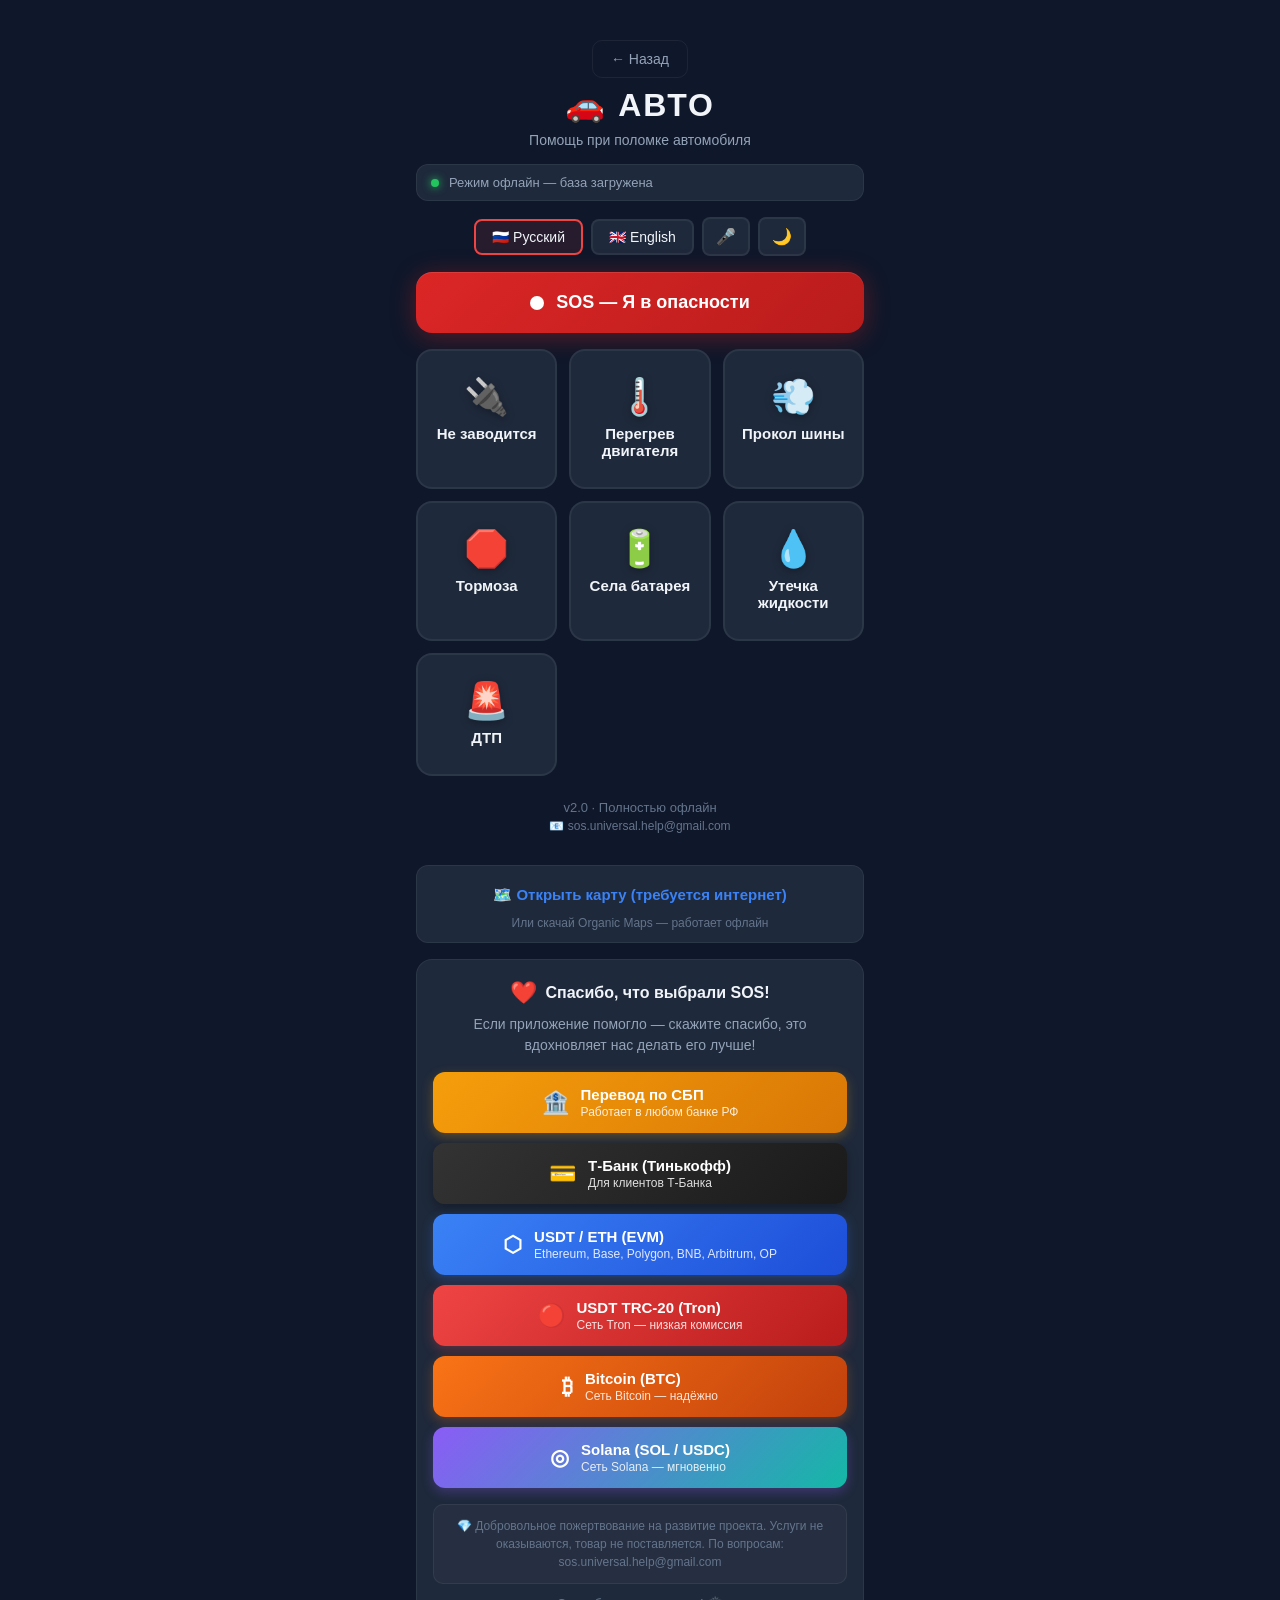
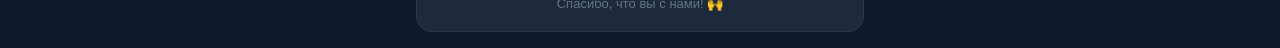
==== commit 2e336a98: "fix: исправлены CSS классы support-btn и theme-color - support-btn.btc → support-btn.bitcoin - suppo" ====
--- a/modules/auto/index.html
+++ b/modules/auto/index.html
@@ -3,7 +3,7 @@
 <head>
   <meta charset="UTF-8">
   <meta name="viewport" content="width=device-width, initial-scale=1.0, maximum-scale=1.0, user-scalable=no">
-  <meta name="theme-color" content="#0f172a">
+  <meta name="theme-color" content="#2563eb">
   <meta name="apple-mobile-web-app-capable" content="yes">
   <meta name="apple-mobile-web-app-status-bar-style" content="black-translucent">
   <title>SOS AUTO — Помощь при поломке автомобиля</title>
--- a/css/styles.css
+++ b/css/styles.css
@@ -1101,7 +1101,7 @@
   animation: hintPulse 2s ease-in-out infinite;
 }
 
-/* ===== SUPPORT METHODS v2.0 ===== */
+/* ===== SUPPORT METHODS v2.2 ===== */
 .support-methods {
   display: flex;
   flex-direction: column;
@@ -1158,7 +1158,7 @@
   box-shadow: 0 6px 20px rgba(245, 158, 11, 0.4);
 }
 
-/* Т-Банк — чёрный/жёлтый */
+/* Т-Банк — чёрный */
 .support-btn.tinkoff {
   background: linear-gradient(135deg, #333333, #1a1a1a);
   box-shadow: 0 4px 12px rgba(0, 0, 0, 0.3);
@@ -1168,44 +1168,44 @@
   box-shadow: 0 6px 20px rgba(0, 0, 0, 0.4);
 }
 
-/* EVM — фиолетовый/синий */
+/* EVM — синий */
 .support-btn.evm {
-  background: linear-gradient(135deg, #627eea, #3c5fc9);
-  box-shadow: 0 4px 12px rgba(98, 126, 234, 0.3);
+  background: linear-gradient(135deg, #3b82f6, #1d4ed8);
+  box-shadow: 0 4px 12px rgba(59, 130, 246, 0.3);
 }
 .support-btn.evm:hover {
   transform: translateY(-2px);
-  box-shadow: 0 6px 20px rgba(98, 126, 234, 0.4);
+  box-shadow: 0 6px 20px rgba(59, 130, 246, 0.4);
 }
 
 /* Tron — красный */
 .support-btn.tron {
-  background: linear-gradient(135deg, #ff060a, #c70003);
-  box-shadow: 0 4px 12px rgba(255, 6, 10, 0.3);
+  background: linear-gradient(135deg, #ef4444, #b91c1c);
+  box-shadow: 0 4px 12px rgba(239, 68, 68, 0.3);
 }
 .support-btn.tron:hover {
   transform: translateY(-2px);
-  box-shadow: 0 6px 20px rgba(255, 6, 10, 0.4);
+  box-shadow: 0 6px 20px rgba(239, 68, 68, 0.4);
 }
 
 /* Bitcoin — оранжевый */
-.support-btn.btc {
-  background: linear-gradient(135deg, #f7931a, #e67e00);
-  box-shadow: 0 4px 12px rgba(247, 147, 26, 0.3);
-}
-.support-btn.btc:hover {
+.support-btn.bitcoin {
+  background: linear-gradient(135deg, #f97316, #c2410c);
+  box-shadow: 0 4px 12px rgba(249, 115, 22, 0.3);
+}
+.support-btn.bitcoin:hover {
   transform: translateY(-2px);
-  box-shadow: 0 6px 20px rgba(247, 147, 26, 0.4);
+  box-shadow: 0 6px 20px rgba(249, 115, 22, 0.4);
 }
 
 /* Solana — фиолетово-зелёный */
-.support-btn.sol {
-  background: linear-gradient(135deg, #9945ff, #14f195);
-  box-shadow: 0 4px 12px rgba(153, 69, 255, 0.3);
-}
-.support-btn.sol:hover {
+.support-btn.solana {
+  background: linear-gradient(135deg, #8b5cf6, #14b8a6);
+  box-shadow: 0 4px 12px rgba(139, 92, 246, 0.3);
+}
+.support-btn.solana:hover {
   transform: translateY(-2px);
-  box-shadow: 0 6px 20px rgba(153, 69, 255, 0.4);
+  box-shadow: 0 6px 20px rgba(139, 92, 246, 0.4);
 }
 
 /* Юридический блок */
